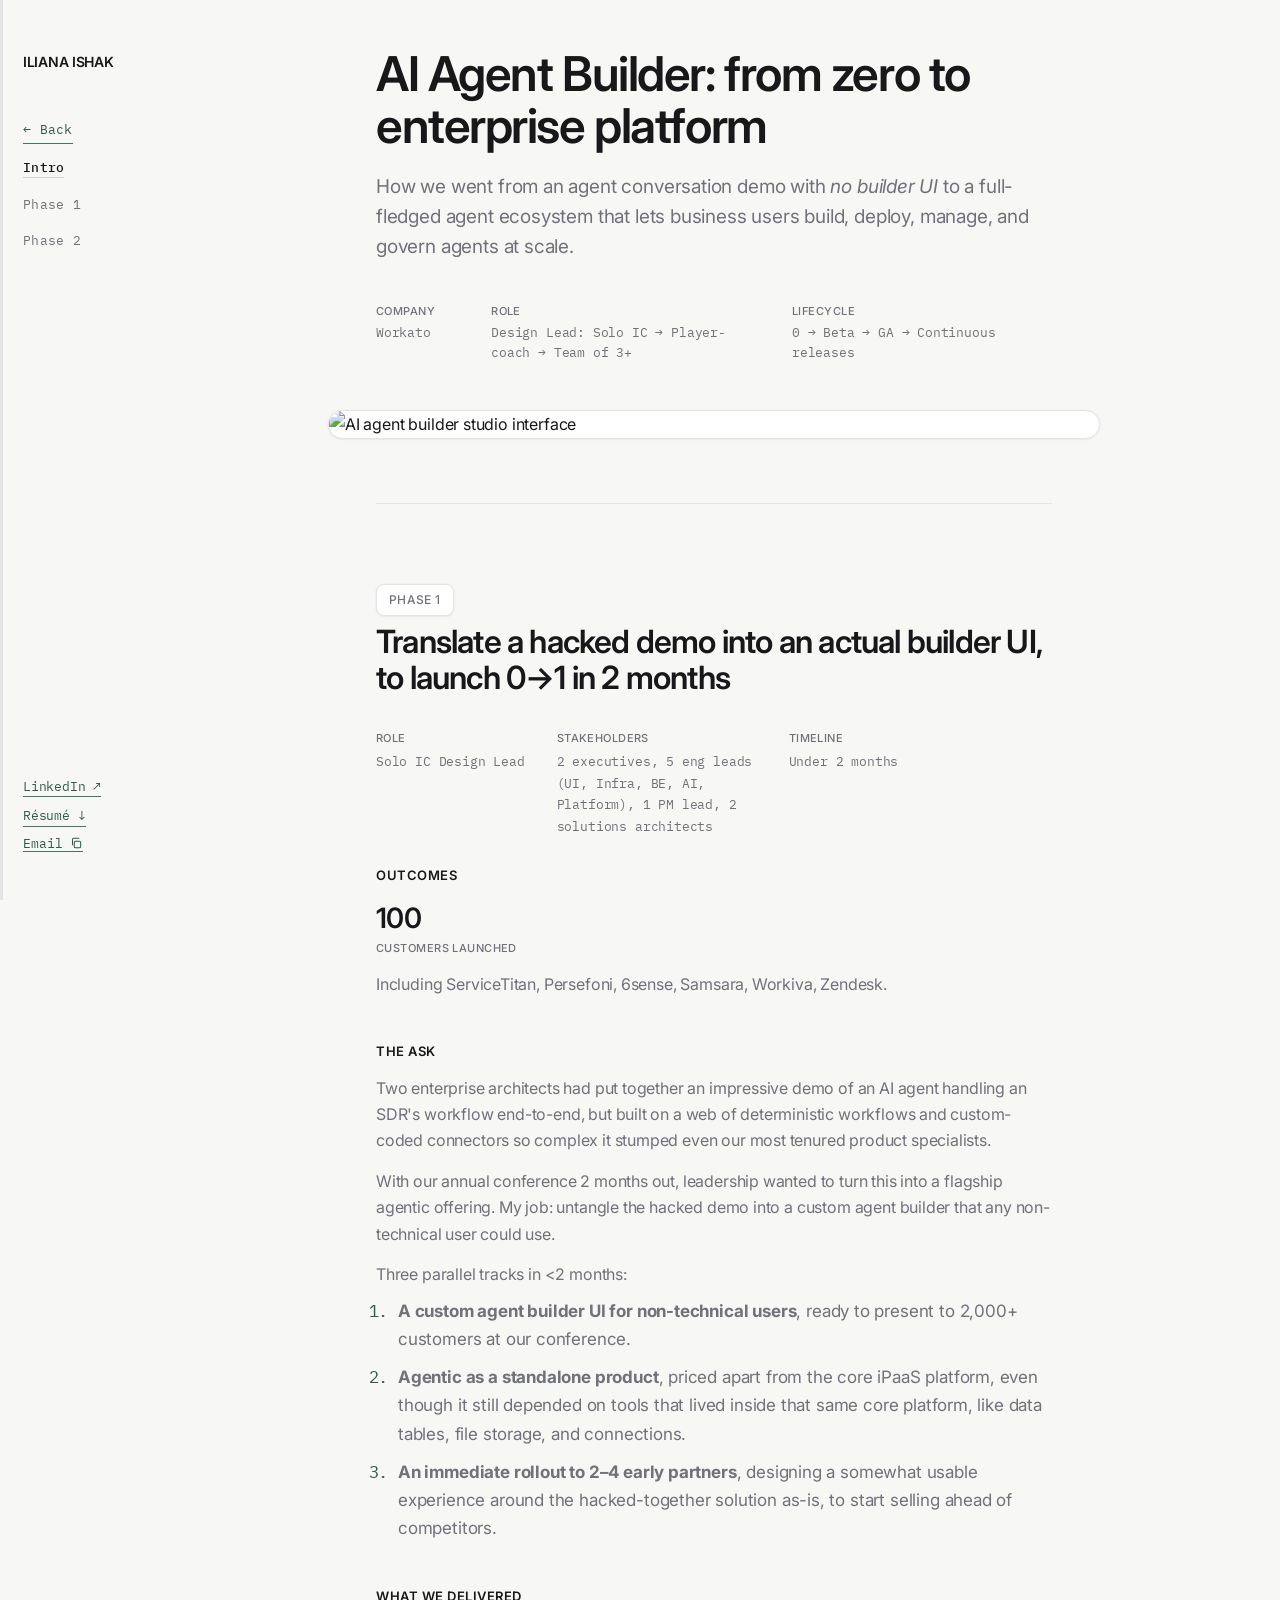
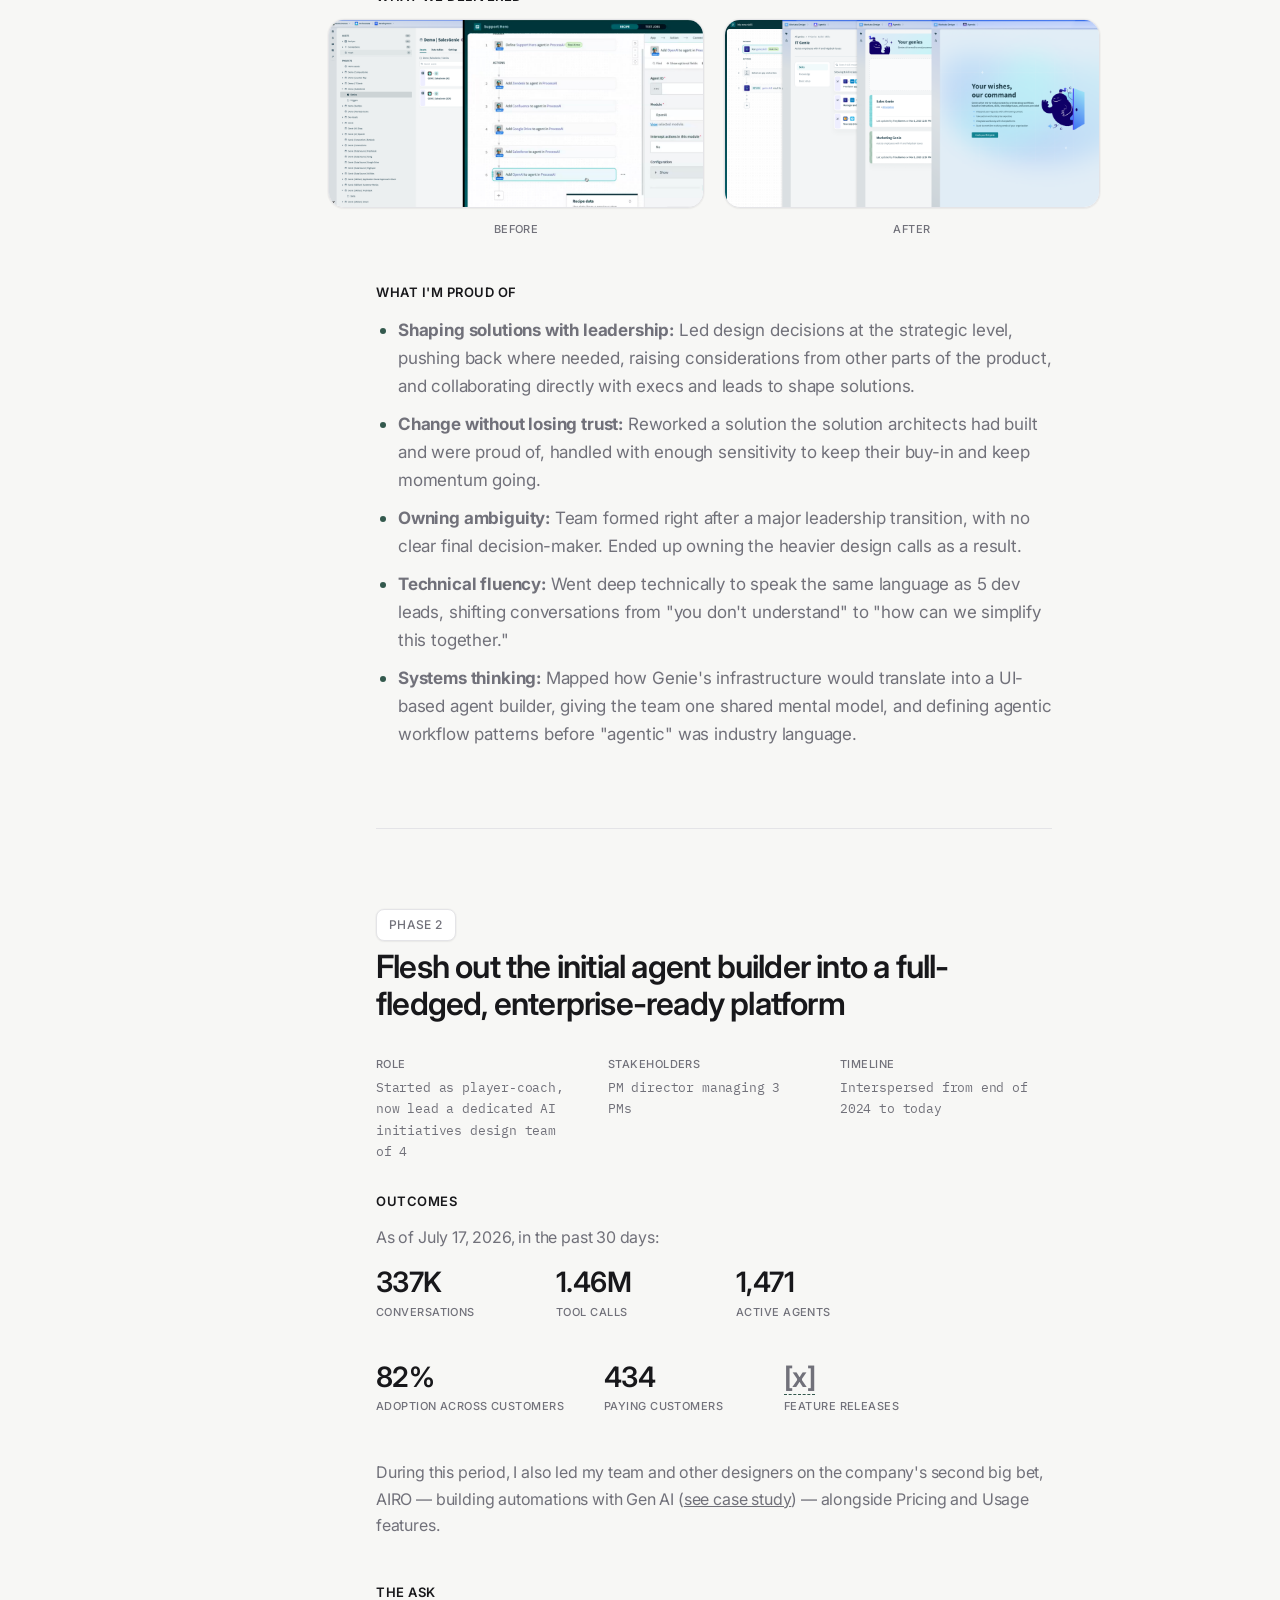
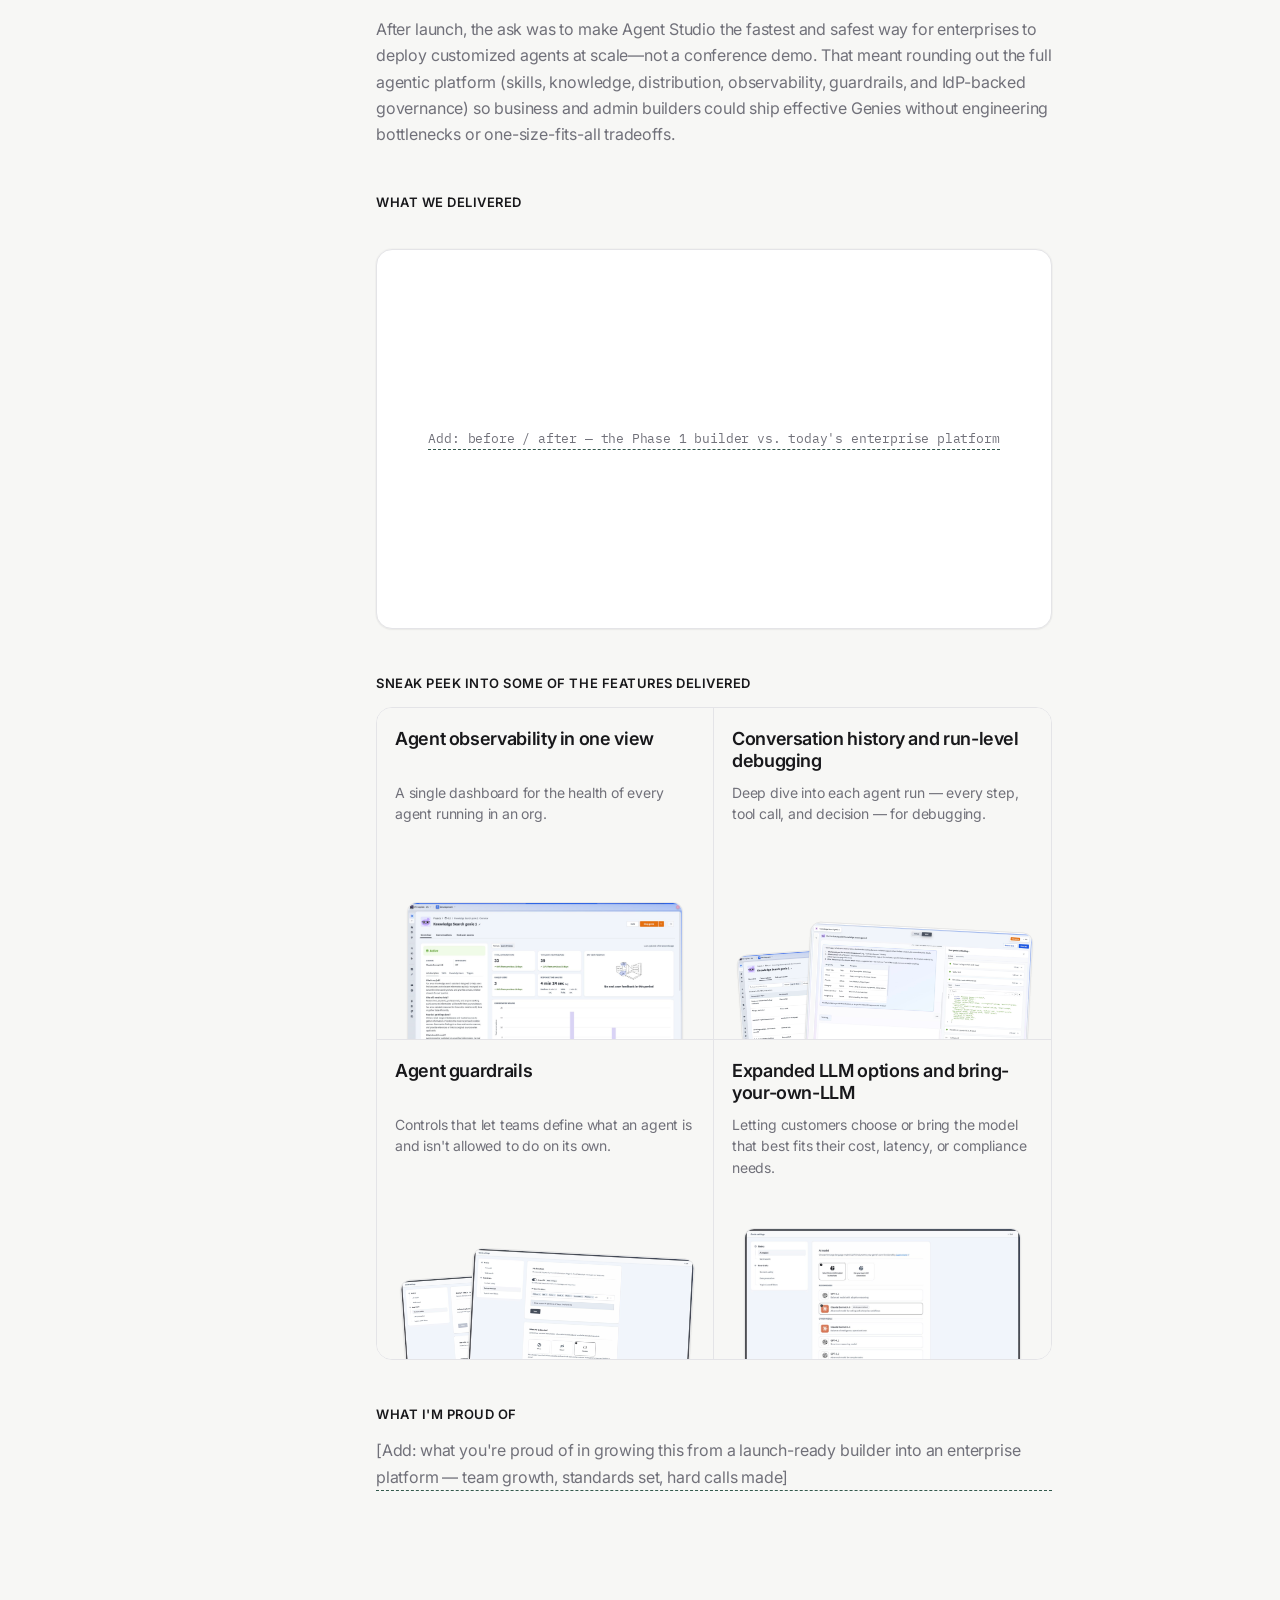
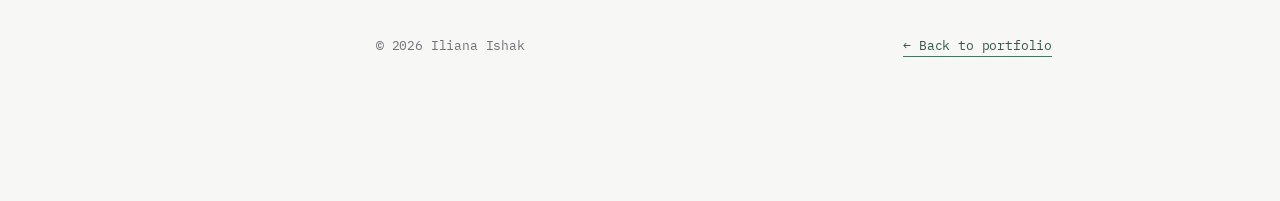
==== case-study-agent-builder.html @ f880e7ff "before home page figma to code" ====
<!DOCTYPE html>
<html lang="en">
<head>
<meta charset="UTF-8">
<meta name="viewport" content="width=device-width, initial-scale=1.0">
<title>AI Agent Builder — Case Study — Iliana Ishak</title>
<link rel="preconnect" href="https://fonts.googleapis.com">
<link rel="preconnect" href="https://fonts.gstatic.com" crossorigin>
<link href="https://fonts.googleapis.com/css2?family=Inter:wght@400;500;600;700&family=IBM+Plex+Mono:wght@400;500&display=swap" rel="stylesheet">
<link href="lightbox.css" rel="stylesheet">
<style>
  :root{
    --paper:#F7F7F5;
    --paper-2:#EFEFED;
    --surface:#FFFFFF;
    --ink:#18181B;
    --ink-soft:#71717A;
    --line:#E4E4E7;
    --line-strong:#D4D4D8;
    --accent:#33594D;
    --accent-soft:#4C7266;
    --teal:var(--accent);
    --teal-soft:var(--accent-soft);
    --mono: 'IBM Plex Mono', monospace;
    --display: 'Inter', system-ui, sans-serif;
    --body: 'Inter', system-ui, sans-serif;
    --radius: 12px;
    --frame-radius: 16px;
    --card-hover:#F2F0EB;
    --shadow-frame: 0 1px 2px rgba(24,24,27,.04), 0 0 0 1px rgba(24,24,27,.02);
    --nav-w: 148px;
    --content-bleed: 48px;
  }
  *{box-sizing:border-box; margin:0; padding:0;}
  html{scroll-behavior:smooth;}
  body{
    background:var(--paper);
    color:var(--ink);
    font-family:var(--body);
    font-size:16px;
    line-height:1.65;
    letter-spacing:-0.011em;
    -webkit-font-smoothing:antialiased;
  }
  a{color:inherit;}
  ::selection{background:rgba(51,89,77,.18); color:var(--ink);}

  a:focus-visible, button:focus-visible{
    outline:2px solid var(--teal);
    outline-offset:3px;
  }

  .placeholder{
    border-bottom:1px dashed var(--accent);
    color:var(--ink-soft);
    cursor:help;
  }

  /* ---------- Scroll rail (matches index.html) ---------- */
  .rail{ position:fixed; top:0; bottom:0; left:0; width:3px; background:var(--line); z-index:5; }
  .rail-fill{ position:absolute; top:0; left:0; width:100%; height:0%; background:var(--teal); transition:height .1s linear; }
  @media (max-width:900px){ .rail{display:none;} }

  .side-nav{
    position:fixed;
    top:0; left:3px; bottom:0;
    width:var(--nav-w);
    padding:48px 20px;
    display:flex; flex-direction:column;
    justify-content:space-between;
    z-index:4;
  }
  .side-nav .nav-name{
    font-family:var(--display); font-weight:600; font-size:14px;
    letter-spacing:-0.02em; text-decoration:none; color:var(--ink);
    line-height:1.3;
  }
  .side-nav .nav-name:hover{ color:var(--teal); }
  .side-nav .nav-links{ margin-top:42px; display:flex; flex-direction:column; gap:10px; }
  .side-nav .nav-links a{
    font-family:var(--mono); font-size:12.5px; text-decoration:none;
    letter-spacing:.02em;
    color:var(--ink-soft);
    padding:3px 0;
    transition:color .15s ease, opacity .15s ease;
  }
  .side-nav .nav-links a:hover{ color:var(--ink); }
  .side-nav .nav-links a.nav-link--back{
    color:var(--teal);
    border-bottom:1px solid var(--teal-soft);
    width:fit-content;
  }
  .side-nav .nav-links a.nav-link--back:hover{ color:var(--ink); border-color:var(--ink); }
  .side-nav .nav-links a.active{
    color:var(--ink);
    font-weight:500;
    text-decoration:underline;
    text-decoration-color:var(--line-strong);
    text-underline-offset:5px;
    text-decoration-thickness:1px;
  }
  .side-nav .nav-links a.nav-link--back.active{
    text-decoration:none;
    font-weight:500;
    border-color:var(--ink);
    color:var(--ink);
  }
  .side-nav .nav-external{ display:flex; flex-direction:column; gap:8px; }
  .side-nav .nav-external a{
    font-family:var(--mono); font-size:12.5px; text-decoration:none;
    color:var(--teal); border-bottom:1px solid var(--teal-soft); width:fit-content;
  }
  .side-nav .nav-external a:hover{ color:var(--ink); border-color:var(--ink); }
  .side-nav .nav-copy-email{
    font-family:var(--mono); font-size:12.5px;
    color:var(--teal); background:none; border:none; padding:0;
    border-bottom:1px solid var(--teal-soft);
    cursor:pointer; width:fit-content;
    display:inline-flex; align-items:center; gap:6px;
  }
  .side-nav .nav-copy-email:hover{ color:var(--ink); border-color:var(--ink); }
  .side-nav .nav-copy-email .copy-icon{
    width:14px; height:14px; flex-shrink:0;
    transition:transform .2s ease;
    stroke:currentColor;
  }
  .side-nav .nav-copy-email:hover .copy-icon{ transform:scale(1.12); }
  .side-nav .nav-copy-email.copied{ border-color:var(--teal); }
  @media (max-width:900px){ .side-nav{display:none;} }

  .mobile-nav{ display:none; }
  .mobile-menu{ display:none; }
  @media (max-width:900px){
    .mobile-nav{
      display:flex; position:fixed; top:0; left:0; right:0; height:56px; z-index:10;
      background:var(--paper); border-bottom:1px solid var(--line);
      align-items:center; justify-content:space-between; padding:0 20px;
    }
    .mobile-nav .m-name{
      font-family:var(--display); font-weight:700; font-size:13px;
      letter-spacing:.04em; text-decoration:none; color:var(--ink);
    }
    .mobile-nav .m-toggle{
      background:none; border:1px solid var(--line); font-family:var(--mono);
      font-size:12px; padding:6px 12px; cursor:pointer;
    }
    .mobile-menu{
      display:none; position:fixed; top:56px; left:0; right:0; bottom:0; z-index:9;
      background:var(--paper); padding:32px 24px; flex-direction:column; gap:16px; overflow-y:auto;
    }
    .mobile-menu.open{ display:flex; }
    .mobile-menu a{
      font-family:var(--mono); font-size:16px; text-decoration:none; color:var(--ink);
      border-bottom:1px solid var(--line); padding-bottom:12px;
    }
    .mobile-menu a.ext{ color:var(--teal); }
    .mobile-menu .mobile-copy-email{
      font-family:var(--mono); font-size:16px; text-align:left;
      color:var(--teal); background:none; border:none;
      border-bottom:1px solid var(--line); padding-bottom:12px; cursor:pointer;
      display:flex; align-items:center;
    }
    body{ padding-top:56px; }
    section{ scroll-margin-top:70px; }
  }

  .wrap{
    max-width:920px;
    margin:0 auto;
    padding:0 48px 96px calc(var(--nav-w) + 48px);
    position:relative;
  }
  @media (max-width:900px){
    .wrap{padding:0 24px 64px;}
  }

  section{
    position:relative;
    padding:80px 0;
    border-bottom:1px solid var(--line);
  }
  section:last-of-type{border-bottom:none;}

  .eyebrow{
    font-family:var(--body);
    font-size:12px;
    font-weight:500;
    letter-spacing:.04em;
    text-transform:uppercase;
    color:var(--ink-soft);
    margin-bottom:14px;
    display:block;
  }

  h1,h2,h3{
    font-family:var(--display);
    font-weight:600;
    letter-spacing:-0.025em;
    color:var(--ink);
  }

  /* ---------- Hero ---------- */
  .hero{
    padding-top:48px;
    padding-bottom:64px;
  }
  .hero .cs-tag{
    font-family:var(--body);
    font-size:12px;
    font-weight:500;
    letter-spacing:.03em;
    text-transform:uppercase;
    color:var(--ink-soft);
    background:var(--surface);
    padding:5px 12px;
    border-radius:8px;
    border:1px solid var(--line);
    box-shadow:var(--shadow-frame);
  }
  .hero h1{
    font-size:clamp(34px, 5vw, 48px);
    font-weight:600;
    line-height:1.08;
    max-width:22ch;
    margin-top:0;
    letter-spacing:-0.03em;
  }
  .hero .cs-sub{
    font-family:var(--body);
    font-style:normal;
    font-size:clamp(17px,2.2vw,19px);
    color:var(--ink-soft);
    margin-top:20px;
    max-width:56ch;
    line-height:1.6;
  }
  .hero-meta{
    margin-top:40px;
    width:100%;
    max-width:100%;
    display:flex;
    flex-wrap:nowrap;
    align-items:flex-start;
    gap:40px 56px;
    font-family:var(--mono);
    font-size:13px;
    line-height:1.5;
    color:var(--ink-soft);
  }
  .hero-meta div{
    flex:0 1 auto;
    max-width:none;
  }
  .hero-meta div:nth-child(2){ max-width:22em; }
  .hero-meta div:nth-child(3){
    margin-left:auto;
    flex-shrink:0;
    max-width:20em;
  }
  .hero-meta .k{ text-transform:uppercase; letter-spacing:.04em; color:var(--ink-soft); display:block; margin-bottom:4px; font-size:11px; font-weight:500; font-family:var(--body);}
  @media (max-width:720px){
    .hero-meta{ flex-wrap:wrap; }
    .hero-meta div:nth-child(3){ margin-left:0; }
  }

  .hero-figure{
    margin-top:48px;
    width:calc(100% + var(--content-bleed) * 2);
    max-width:min(calc(100vw - 80px), 1040px);
    margin-left:calc(var(--content-bleed) * -1);
    border:1px solid var(--line);
    border-radius:var(--frame-radius);
    overflow:hidden;
    background:var(--surface);
    box-shadow:var(--shadow-frame);
  }
  .hero-figure img{ width:100%; display:block; }
  @media (max-width:900px){
    .hero-figure{ width:100%; max-width:none; margin-left:0; }
  }

  /* ---------- Phase blocks ---------- */
  .phase-header{ display:flex; align-items:baseline; gap:16px; flex-wrap:wrap; margin-bottom:8px;}
  .phase-tag{
    font-family:var(--body);
    font-size:12px;
    font-weight:500;
    letter-spacing:.03em;
    text-transform:uppercase;
    color:var(--ink-soft);
    background:var(--surface);
    padding:5px 12px;
    border-radius:8px;
    border:1px solid var(--line);
    box-shadow:var(--shadow-frame);
  }
  h2.phase-title{ font-size:clamp(24px,3.6vw,32px); font-weight:600; margin-top:6px; line-height:1.15; letter-spacing:-0.025em; }

  .meta-row{
    margin-top:32px;
    display:flex;
    gap:32px;
    flex-wrap:wrap;
    font-family:var(--mono);
    font-size:13px;
    color:var(--ink-soft);
  }
  .meta-row > div{ max-width:200px; }
  .meta-row .k{
    text-transform:uppercase;
    letter-spacing:.04em;
    color:var(--ink-soft);
    display:block;
    margin-bottom:4px;
    font-size:11px;
    font-weight:500;
    font-family:var(--body);
  }
  .meta-row .v{ font-family:inherit; font-size:inherit; color:inherit; line-height:1.5; }

  .phase-outcomes{ margin-top:28px; }
  .phase-outcomes h3{
    font-family:var(--body); font-size:13px; font-weight:600; text-transform:uppercase; letter-spacing:.04em;
    color:var(--ink); margin-bottom:12px;
  }
  .phase-outcomes > p{ color:var(--ink-soft); font-size:16px; line-height:1.65; }
  .phase-outcomes .stat-row{ margin-top:16px; }
  .phase-outcomes-note{ margin-top:14px; color:var(--ink-soft); font-size:16px; line-height:1.65; }

  .cs-block{ margin-top:44px; }
  .cs-block h3{
    font-family:var(--body); font-size:13px; font-weight:600; text-transform:uppercase; letter-spacing:.04em;
    color:var(--ink); margin-bottom:12px;
  }
  .cs-block p{ max-width:none; color:var(--ink-soft); font-size:16px; line-height:1.65; }
  .cs-block p + p{ margin-top:14px; }
  .cs-block ol, .cs-block ul{ max-width:none; color:var(--ink-soft); font-size:17px; margin-top:10px; padding-left:22px; }
  .cs-block li + li{ margin-top:10px; }
  .cs-block li::marker{ color:var(--teal); font-family:var(--mono); }

  .stat-row{
    display:flex; gap:40px; flex-wrap:wrap; margin-top:36px;
  }
  .stat{ min-width:140px; }
  .stat .num{ font-family:var(--display); font-size:28px; font-weight:600; letter-spacing:-0.02em; color:var(--ink); line-height:1.15;}
  .stat .lbl{ font-family:var(--body); font-size:11px; font-weight:500; color:var(--ink-soft); margin-top:4px; text-transform:uppercase; letter-spacing:.04em;}

  .figure{
    margin-top:36px;
    border:1px solid var(--line);
    border-radius:var(--frame-radius);
    background:var(--surface);
    box-shadow:var(--shadow-frame);
    aspect-ratio:16/9;
    display:flex;
    align-items:center;
    justify-content:center;
    font-family:var(--mono);
    font-size:13px;
    color:var(--ink-soft);
    text-align:center;
    padding:20px;
  }

  .figure-img{
    margin-top:36px;
    border:1px solid var(--line);
    border-radius:var(--frame-radius);
    overflow:hidden;
    background:var(--surface);
    box-shadow:var(--shadow-frame);
  }
  .figure-img img{ width:100%; display:block; }
  .figure-cap{
    font-family:var(--mono);
    font-size:12px;
    color:var(--ink-soft);
    margin-top:10px;
    letter-spacing:.02em;
  }

  .compare-row{
    display:grid;
    grid-template-columns:repeat(2, minmax(0, 1fr));
    gap:20px;
    margin-top:12px;
    width:calc(100% + var(--content-bleed) * 2);
    max-width:min(calc(100vw - 80px), 1040px);
    margin-left:calc(var(--content-bleed) * -1);
  }
  .compare-item{
    display:flex;
    flex-direction:column;
    align-items:center;
  }
  .compare-item .compare-label{
    font-family:var(--body);
    font-size:11px;
    font-weight:500;
    text-transform:uppercase;
    letter-spacing:.04em;
    color:var(--ink-soft);
    margin-top:12px;
    text-align:center;
    width:100%;
  }
  .compare-item .figure-img{ margin-top:0; width:100%; }
  @media (max-width:900px){
    .compare-row{
      width:100%;
      max-width:none;
      margin-left:0;
    }
  }
  @media (max-width:720px){
    .compare-row{ grid-template-columns:1fr; }
  }

  /* ---------- Feature bento (Raindrop-style grid) ---------- */
  .cs-block--features{ margin-top:44px; }
  .cs-block--features .feature-bento{ margin-top:2px; }

  .feature-bento{
    display:grid;
    grid-template-columns:repeat(2, minmax(0, 1fr));
    border:1px solid var(--line);
    border-radius:var(--frame-radius);
    overflow:hidden;
    background:var(--surface);
  }

  .feature-cell{
    display:flex;
    flex-direction:column;
    min-height:0;
    padding:20px 18px 0;
    border-right:1px solid var(--line);
    border-bottom:1px solid var(--line);
    background:var(--paper);
    overflow:hidden;
    transition:background-color .28s ease;
  }
  .feature-bento > .feature-cell:nth-child(-n+2) h4{ min-height:2.55em; }
  .feature-bento > .feature-cell:nth-child(-n+2) .feature-sub{ min-height:4.65em; }
  .feature-bento > .feature-cell:nth-child(n+3) h4{ min-height:2.55em; }
  .feature-bento > .feature-cell:nth-child(n+3) .feature-sub{ min-height:3.1em; }
  .feature-bento > .feature-cell:nth-child(even){ border-right:none; }
  .feature-bento > .feature-cell:nth-child(n+3){ border-bottom:none; }

  .feature-cell:hover{ background:var(--card-hover); }

  .feature-cell h4{
    font-family:var(--display);
    font-weight:600;
    font-size:18px;
    letter-spacing:-0.02em;
    color:var(--ink);
    line-height:1.25;
    margin-bottom:8px;
  }
  .feature-cell .feature-sub{
    font-family:var(--body);
    font-size:14px;
    font-weight:400;
    color:var(--ink-soft);
    line-height:1.55;
    max-width:36ch;
    margin-bottom:0;
  }

  .feature-cell__media{
    position:relative;
    margin-top:12px;
    flex:1 1 auto;
    min-height:168px;
    padding:0 12px 0;
    overflow:visible;
    display:flex;
    align-items:flex-end;
    justify-content:center;
  }

  .feature-cell__media--single .figure-img{
    width:100%;
    transform:translateY(18px);
    transform-origin:bottom center;
    transition:transform .55s cubic-bezier(.22, 1, .36, 1), box-shadow .4s ease;
  }
  .feature-cell:hover .feature-cell__media--single .figure-img{
    transform:translateY(0);
  }

  .feature-cell__media--stack{
    align-items:flex-end;
    justify-content:stretch;
    min-height:180px;
  }
  .feature-cell__media--stack .figure-img{
    position:absolute;
    bottom:0;
    margin:0;
    transition:transform .55s cubic-bezier(.22, 1, .36, 1), box-shadow .4s ease;
    transform-origin:bottom center;
  }
  .feature-cell__media--stack .figure-img--back{
    left:4%;
    z-index:1;
    width:68%;
    transform:translateY(24px) rotate(-4deg);
  }
  .feature-cell__media--stack .figure-img--front{
    right:2%;
    z-index:2;
    width:74%;
    transform:translateY(14px) rotate(3deg);
  }
  .feature-cell:hover .feature-cell__media--stack .figure-img--back{
    transform:translateY(0) rotate(-5deg) translateX(-4px);
    box-shadow:
      0 18px 44px rgba(24,24,27,.11),
      0 6px 16px rgba(24,24,27,.07);
  }
  .feature-cell:hover .feature-cell__media--stack .figure-img--front{
    transform:translateY(0) rotate(4deg) translateX(4px);
    box-shadow:
      0 20px 48px rgba(24,24,27,.13),
      0 8px 18px rgba(24,24,27,.08);
  }

  .feature-cell__media .figure-img{
    margin-top:0;
    border:1px solid rgba(24,24,27,.1);
    border-radius:10px;
    overflow:hidden;
    background:var(--surface);
    box-shadow:0 1px 2px rgba(24,24,27,.05);
  }
  .feature-cell:hover .feature-cell__media--single .figure-img{
    box-shadow:
      0 18px 44px rgba(24,24,27,.11),
      0 6px 16px rgba(24,24,27,.07);
  }
  .feature-cell__media img{
    width:100%;
    height:auto;
    display:block;
  }

  .feature-cell__media--stack.is-expandable,
  .feature-cell__media--stack .figure-img.is-expandable{
    cursor:zoom-in;
  }

  @media (max-width:680px){
    .feature-bento{ grid-template-columns:1fr; }
    .feature-bento > .feature-cell{
      border-right:none;
      border-bottom:1px solid var(--line);
      padding-bottom:0;
    }
    .feature-bento > .feature-cell h4,
    .feature-bento > .feature-cell .feature-sub{ min-height:0; }
    .feature-bento > .feature-cell:last-child{ border-bottom:none; }
  }

  @media (prefers-reduced-motion: reduce){
    .feature-cell__media--single .figure-img,
    .feature-cell__media--stack .figure-img{ transition:none; }
    .feature-cell:hover .feature-cell__media--single .figure-img{
      transform:translateY(18px);
      box-shadow:0 1px 2px rgba(24,24,27,.05);
    }
    .feature-cell:hover .feature-cell__media--stack .figure-img--back{
      transform:translateY(24px) rotate(-4deg);
      box-shadow:0 1px 2px rgba(24,24,27,.05);
    }
    .feature-cell:hover .feature-cell__media--stack .figure-img--front{
      transform:translateY(14px) rotate(3deg);
      box-shadow:0 1px 2px rgba(24,24,27,.05);
    }
  }

  /* ---------- About / footer ---------- */
  footer{
    padding:64px 0 48px;
    font-family:var(--mono); font-size:13px; color:var(--ink-soft);
    display:flex; justify-content:space-between; flex-wrap:wrap; gap:16px;
  }
  footer a{ color:var(--teal); text-decoration:none; border-bottom:1px solid var(--teal-soft); }
  footer a:hover{ color:var(--ink); border-color:var(--ink); }

  @media (prefers-reduced-motion: reduce){
    html{ scroll-behavior:auto; }
    .rail-fill{ transition:none; }
  }
</style>
</head>
<body>

<div class="rail"><div class="rail-fill" id="railFill"></div></div>

<div class="mobile-nav">
  <a href="#top" class="m-name">ILIANA ISHAK</a>
  <button class="m-toggle" type="button" onclick="toggleMenu()">Menu</button>
</div>
<div class="mobile-menu" id="mobileMenu">
  <a href="index.html" onclick="closeMenu()">← Back</a>
  <a href="#top" onclick="closeMenu()">Intro</a>
  <a href="#phase-1" onclick="closeMenu()">Phase 1</a>
  <a href="#phase-2" onclick="closeMenu()">Phase 2</a>
  <a href="https://www.linkedin.com/in/ilianaishak" target="_blank" rel="noopener noreferrer" class="ext">LinkedIn ↗</a>
  <a href="REPLACE-WITH-RESUME-LINK.pdf" class="ext">Résumé ↓</a>
  <button type="button" class="mobile-copy-email ext" onclick="copyEmail(this); closeMenu();" aria-label="Copy email address">
    Email
    <svg class="copy-icon" viewBox="0 0 24 24" fill="none" stroke="currentColor" stroke-width="1.75" stroke-linecap="round" stroke-linejoin="round" aria-hidden="true" style="width:14px;height:14px;vertical-align:-2px;margin-left:6px;">
      <rect x="9" y="9" width="11" height="11" rx="2"/>
      <path d="M6 15V6a2 2 0 0 1 2-2h9"/>
    </svg>
  </button>
</div>

<nav class="side-nav" aria-label="Case study">
  <div>
    <a href="index.html" class="nav-name">ILIANA ISHAK</a>
    <div class="nav-links">
      <a href="index.html" class="nav-link--back">← Back</a>
      <a href="#top" class="nav-link">Intro</a>
      <a href="#phase-1" class="nav-link">Phase 1</a>
      <a href="#phase-2" class="nav-link">Phase 2</a>
    </div>
  </div>
  <div class="nav-external">
    <a href="https://www.linkedin.com/in/ilianaishak" target="_blank" rel="noopener noreferrer">LinkedIn ↗</a>
    <a href="REPLACE-WITH-RESUME-LINK.pdf">Résumé ↓</a>
    <button type="button" class="nav-copy-email" onclick="copyEmail(this)" aria-label="Copy email address">
      Email
      <svg class="copy-icon" viewBox="0 0 24 24" fill="none" stroke="currentColor" stroke-width="1.75" stroke-linecap="round" stroke-linejoin="round" aria-hidden="true">
        <rect x="9" y="9" width="11" height="11" rx="2"/>
        <path d="M6 15V6a2 2 0 0 1 2-2h9"/>
      </svg>
    </button>
  </div>
</nav>

<div class="wrap">

  <!-- HERO -->
  <section class="hero" id="top">
    <h1>AI Agent Builder: from zero to enterprise platform</h1>
    <p class="cs-sub">How we went from an agent conversation demo with <em>no builder UI</em> to a full-fledged agent ecosystem that lets business users build, deploy, manage, and govern agents at scale.</p>

    <div class="hero-meta">
      <div><span class="k">Company</span>Workato</div>
      <div><span class="k">Role</span>Design Lead: Solo IC → Player-coach → Team of 3+</div>
      <div><span class="k">Lifecycle</span>0 → Beta → GA → Continuous releases</div>
    </div>

    <div class="hero-figure">
      <img src="images/hero-agent-studio.png" alt="AI agent builder studio interface">
    </div>
  </section>

  <!-- PHASE 1 -->
  <section id="phase-1">
    <div class="phase-header">
      <span class="phase-tag">Phase 1</span>
    </div>
    <h2 class="phase-title">Translate a hacked demo into an actual builder UI, to launch 0→1 in 2 months</h2>

    <div class="meta-row">
      <div><span class="k">Role</span><span class="v">Solo IC Design Lead</span></div>
      <div><span class="k">Stakeholders</span><span class="v">2 executives, 5 eng leads (UI, Infra, BE, AI, Platform), 1 PM lead, 2 solutions architects</span></div>
      <div><span class="k">Timeline</span><span class="v">Under 2 months</span></div>
    </div>

    <div class="phase-outcomes">
      <h3>Outcomes</h3>
      <div class="stat-row">
        <div class="stat"><div class="num">100</div><div class="lbl">Customers launched</div></div>
      </div>
      <p class="phase-outcomes-note">Including ServiceTitan, Persefoni, 6sense, Samsara, Workiva, Zendesk.</p>
    </div>

    <div class="cs-block">
      <h3>The ask</h3>
      <p>Two enterprise architects had put together an impressive demo of an AI agent handling an SDR's workflow end-to-end, but built on a web of deterministic workflows and custom-coded connectors so complex it stumped even our most tenured product specialists.</p>
      <p>With our annual conference 2 months out, leadership wanted to turn this into a flagship agentic offering. My job: untangle the hacked demo into a custom agent builder that any non-technical user could use.</p>
      <p>Three parallel tracks in &lt;2 months:</p>
      <ol>
        <li><strong>A custom agent builder UI for non-technical users</strong>, ready to present to 2,000+ customers at our conference.</li>
        <li><strong>Agentic as a standalone product</strong>, priced apart from the core iPaaS platform, even though it still depended on tools that lived inside that same core platform, like data tables, file storage, and connections.</li>
        <li><strong>An immediate rollout to 2–4 early partners</strong>, designing a somewhat usable experience around the hacked-together solution as-is, to start selling ahead of competitors.</li>
      </ol>
    </div>

    <div class="cs-block">
      <h3>What we delivered</h3>
      <div class="compare-row">
        <div class="compare-item">
          <div class="figure-img">
            <img src="images/Agent Studio P1_ Before.png" alt="Agent Studio before: folder-based asset view for Genies in the legacy demo">
          </div>
          <p class="compare-label">Before</p>
        </div>
        <div class="compare-item">
          <div class="figure-img">
            <img src="images/Agent Studio P1_ After.png" alt="Agent Studio after: visual recipe builder for configuring an agent and integrations">
          </div>
          <p class="compare-label">After</p>
        </div>
      </div>
    </div>

    <div class="cs-block">
      <h3>What I'm proud of</h3>
      <ul>
        <li><strong>Shaping solutions with leadership:</strong> Led design decisions at the strategic level, pushing back where needed, raising considerations from other parts of the product, and collaborating directly with execs and leads to shape solutions.</li>
        <li><strong>Change without losing trust:</strong> Reworked a solution the solution architects had built and were proud of, handled with enough sensitivity to keep their buy-in and keep momentum going.</li>
        <li><strong>Owning ambiguity:</strong> Team formed right after a major leadership transition, with no clear final decision-maker. Ended up owning the heavier design calls as a result.</li>
        <li><strong>Technical fluency:</strong> Went deep technically to speak the same language as 5 dev leads, shifting conversations from "you don't understand" to "how can we simplify this together."</li>
        <li><strong>Systems thinking:</strong> Mapped how Genie's infrastructure would translate into a UI-based agent builder, giving the team one shared mental model, and defining agentic workflow patterns before "agentic" was industry language.</li>
      </ul>
    </div>
  </section>

  <!-- PHASE 2 -->
  <section id="phase-2">
    <div class="phase-header">
      <span class="phase-tag">Phase 2</span>
    </div>
    <h2 class="phase-title">Flesh out the initial agent builder into a full-fledged, enterprise-ready platform</h2>

    <div class="meta-row">
      <div><span class="k">Role</span><span class="v">Started as player-coach, now lead a dedicated AI initiatives design team of 4</span></div>
      <div><span class="k">Stakeholders</span><span class="v">PM director managing 3 PMs</span></div>
      <div><span class="k">Timeline</span><span class="v">Interspersed from end of 2024 to today</span></div>
    </div>

    <div class="phase-outcomes">
      <h3>Outcomes</h3>
      <p>As of July 17, 2026, in the past 30 days:</p>
      <div class="stat-row">
        <div class="stat"><div class="num">337K</div><div class="lbl">Conversations</div></div>
        <div class="stat"><div class="num">1.46M</div><div class="lbl">Tool calls</div></div>
        <div class="stat"><div class="num">1,471</div><div class="lbl">Active agents</div></div>
        <div class="stat"><div class="num">82%</div><div class="lbl">Adoption across customers</div></div>
        <div class="stat"><div class="num">434</div><div class="lbl">Paying customers</div></div>
        <div class="stat"><div class="num"><span class="placeholder" title="Add feature release count">[x]</span></div><div class="lbl">Feature releases</div></div>
      </div>
    </div>

    <div class="cs-block">
      <p>During this period, I also led my team and other designers on the company's second big bet, AIRO — building automations with Gen AI (<a href="index.html#selected-work" style="text-decoration:underline;">see case study</a>) — alongside Pricing and Usage features.</p>
    </div>

    <div class="cs-block">
      <h3>The ask</h3>
      <p>After launch, the ask was to make Agent Studio the fastest and safest way for enterprises to deploy customized agents at scale—not a conference demo. That meant rounding out the full agentic platform (skills, knowledge, distribution, observability, guardrails, and IdP-backed governance) so business and admin builders could ship effective Genies without engineering bottlenecks or one-size-fits-all tradeoffs.</p>
    </div>

    <div class="cs-block">
      <h3>What we delivered</h3>
      <div class="figure">
        <span class="placeholder" title="Add a before/after screenshot showing how the builder matured from Phase 1 to Phase 2">Add: before / after — the Phase 1 builder vs. today's enterprise platform</span>
      </div>
    </div>

    <div class="cs-block cs-block--features">
      <h3>Sneak peek into some of the features delivered</h3>
      <div class="feature-bento">

        <article class="feature-cell">
          <h4>Agent observability in one view</h4>
          <p class="feature-sub">A single dashboard for the health of every agent running in an org.</p>
          <div class="feature-cell__media feature-cell__media--single">
            <div class="figure-img"><img src="images/agent-observability.jpg" alt="Agent observability dashboard showing agent health metrics"></div>
          </div>
        </article>

        <article class="feature-cell">
          <h4>Conversation history and run-level debugging</h4>
          <p class="feature-sub">Deep dive into each agent run — every step, tool call, and decision — for debugging.</p>
          <div class="feature-cell__media feature-cell__media--stack" data-lightbox-stack aria-label="Expand conversation history screenshots">
            <div class="figure-img figure-img--back"><img src="images/conversation-history-2.jpg" alt="Agent conversation history list view"></div>
            <div class="figure-img figure-img--front"><img src="images/conversation-history-1.jpg" alt="Agent conversation history and run detail view"></div>
          </div>
        </article>

        <article class="feature-cell">
          <h4>Agent guardrails</h4>
          <p class="feature-sub">Controls that let teams define what an agent is and isn't allowed to do on its own.</p>
          <div class="feature-cell__media feature-cell__media--stack" data-lightbox-stack aria-label="Expand guardrails screenshots">
            <div class="figure-img figure-img--back"><img src="images/guardrails-1.jpg" alt="Agent guardrails — content safety settings"></div>
            <div class="figure-img figure-img--front"><img src="images/guardrails-2.jpg" alt="Agent guardrails — PII detection settings"></div>
          </div>
        </article>

        <article class="feature-cell">
          <h4>Expanded LLM options and bring-your-own-LLM</h4>
          <p class="feature-sub">Letting customers choose or bring the model that best fits their cost, latency, or compliance needs.</p>
          <div class="feature-cell__media feature-cell__media--single">
            <div class="figure-img"><img src="images/llm-options.jpg" alt="LLM selection and bring-your-own-LLM settings"></div>
          </div>
        </article>
      </div>
    </div>

    <div class="cs-block">
      <h3>What I'm proud of</h3>
      <p class="placeholder" title="Add what you're proud of for this phase">[Add: what you're proud of in growing this from a launch-ready builder into an enterprise platform — team growth, standards set, hard calls made]</p>
    </div>
  </section>

  <footer>
    <span>© 2026 Iliana Ishak</span>
    <a href="index.html#selected-work">← Back to portfolio</a>
  </footer>

</div>

<script>
  const fill = document.getElementById('railFill');
  function updateRail(){
    const h = document.documentElement;
    const scrolled = (h.scrollTop) / (h.scrollHeight - h.clientHeight) * 100;
    if(fill) fill.style.height = Math.min(100, Math.max(0, scrolled)) + '%';
  }
  document.addEventListener('scroll', updateRail, {passive:true});
  updateRail();

  const EMAIL = 'ilianaishak@gmail.com';
  function copyEmail(btn){
    navigator.clipboard.writeText(EMAIL).then(function(){
      btn.classList.add('copied');
      var label = btn.getAttribute('aria-label');
      if(btn.classList.contains('nav-copy-email')){
        btn.setAttribute('aria-label', 'Copied email');
        setTimeout(function(){ btn.classList.remove('copied'); btn.setAttribute('aria-label', label || 'Copy email address'); }, 1600);
      } else {
        var prev = btn.textContent;
        btn.textContent = 'Copied!';
        setTimeout(function(){ btn.textContent = prev; }, 1600);
      }
    });
  }

  function toggleMenu(){ document.getElementById('mobileMenu').classList.toggle('open'); }
  function closeMenu(){ document.getElementById('mobileMenu').classList.remove('open'); }

  const navLinks = document.querySelectorAll('.nav-links .nav-link');
  const sectionIds = ['#top', '#phase-1', '#phase-2'];
  const sections = sectionIds.map(function(id){ return document.querySelector(id); });
  function updateActive(){
    var idx = 0;
    sections.forEach(function(s, i){ if(s && s.getBoundingClientRect().top < 180) idx = i; });
    navLinks.forEach(function(a, i){ a.classList.toggle('active', i === idx); });
  }
  document.addEventListener('scroll', updateActive, {passive:true});
  updateActive();
</script>
<script src="lightbox.js"></script>

</body>
</html>
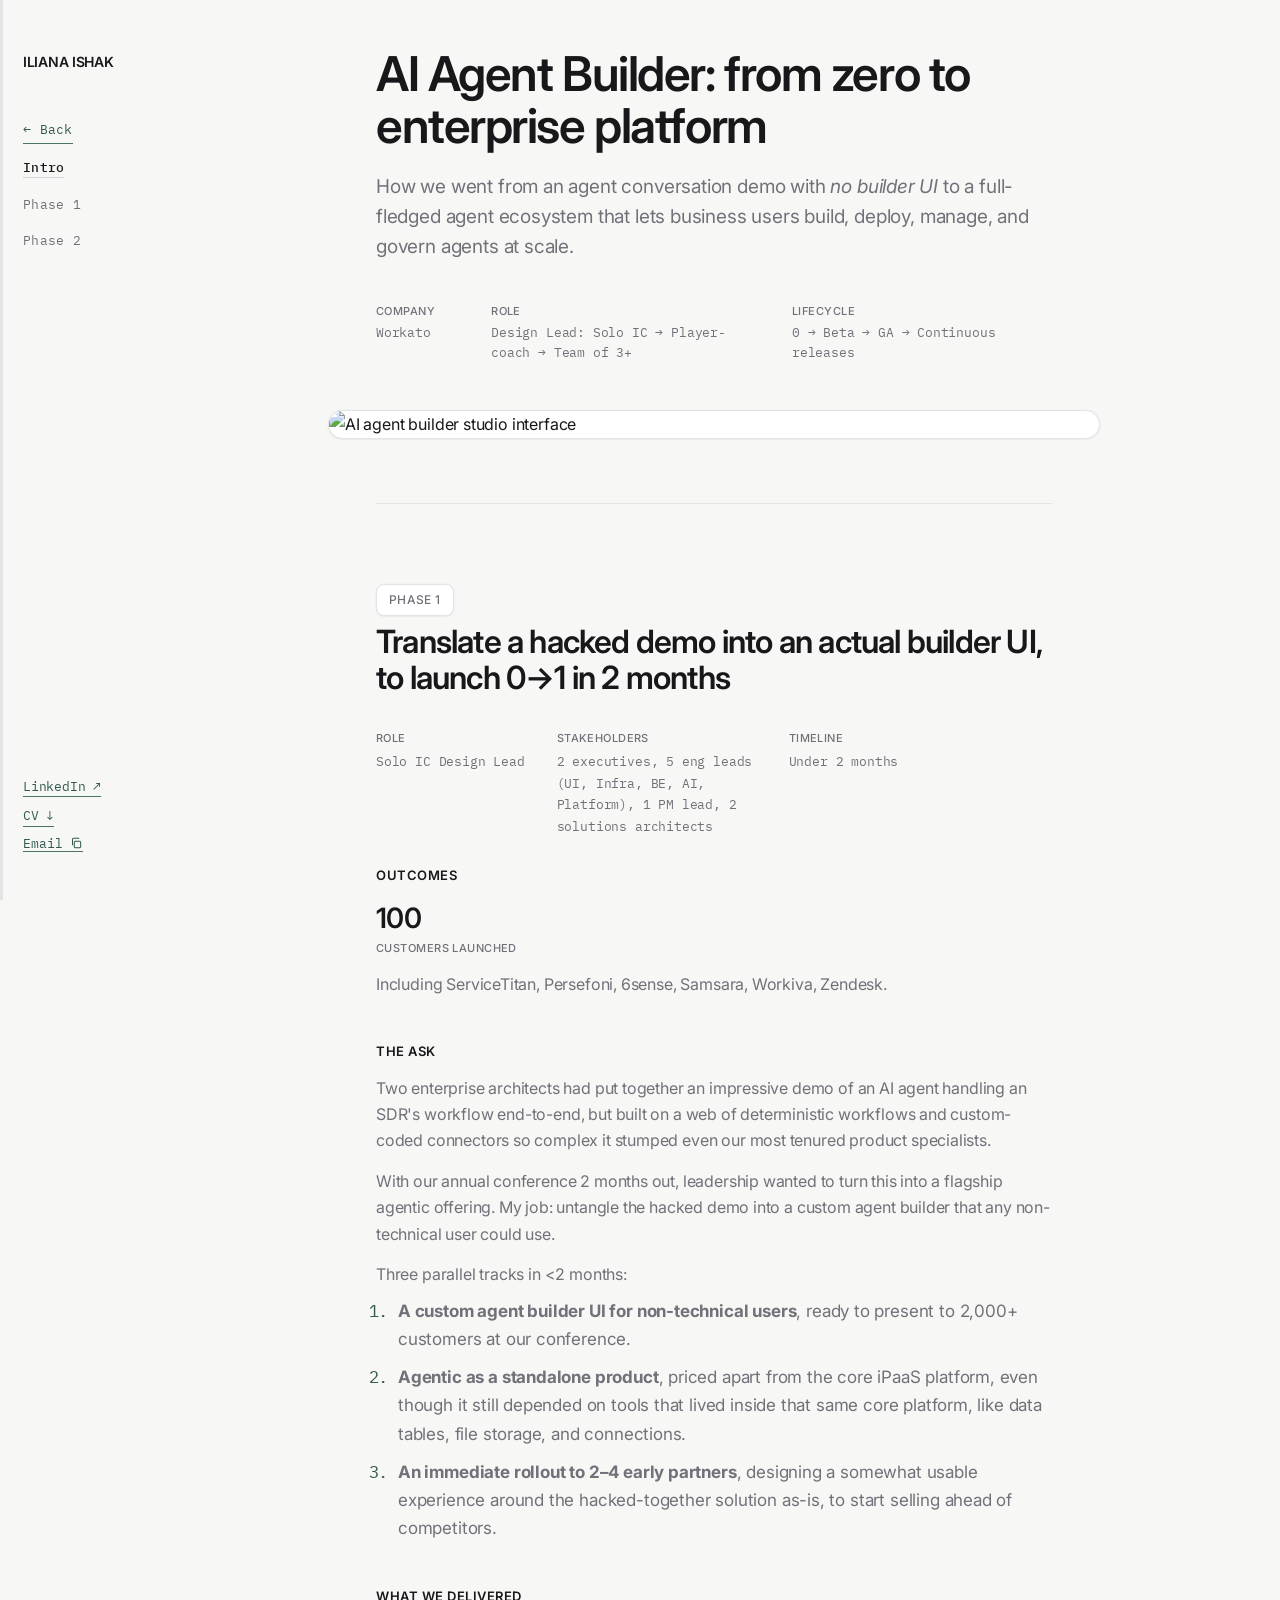
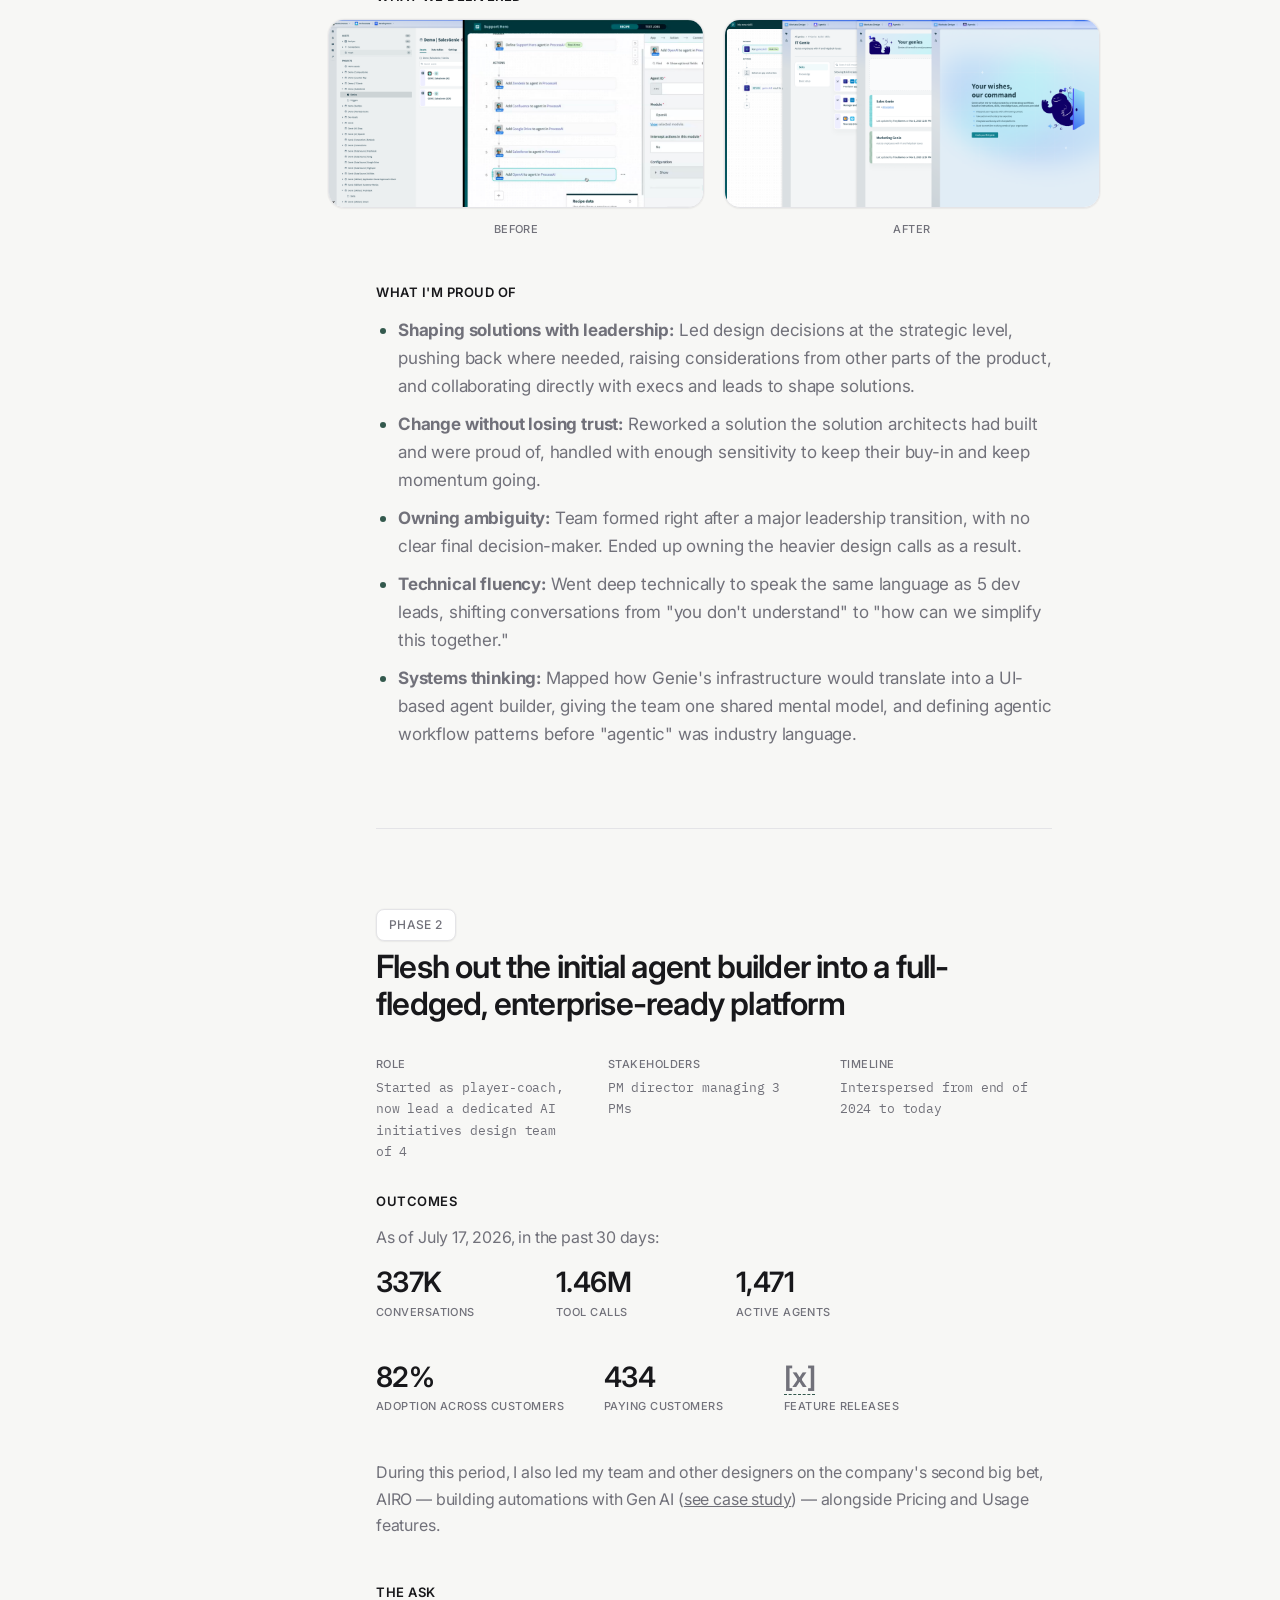
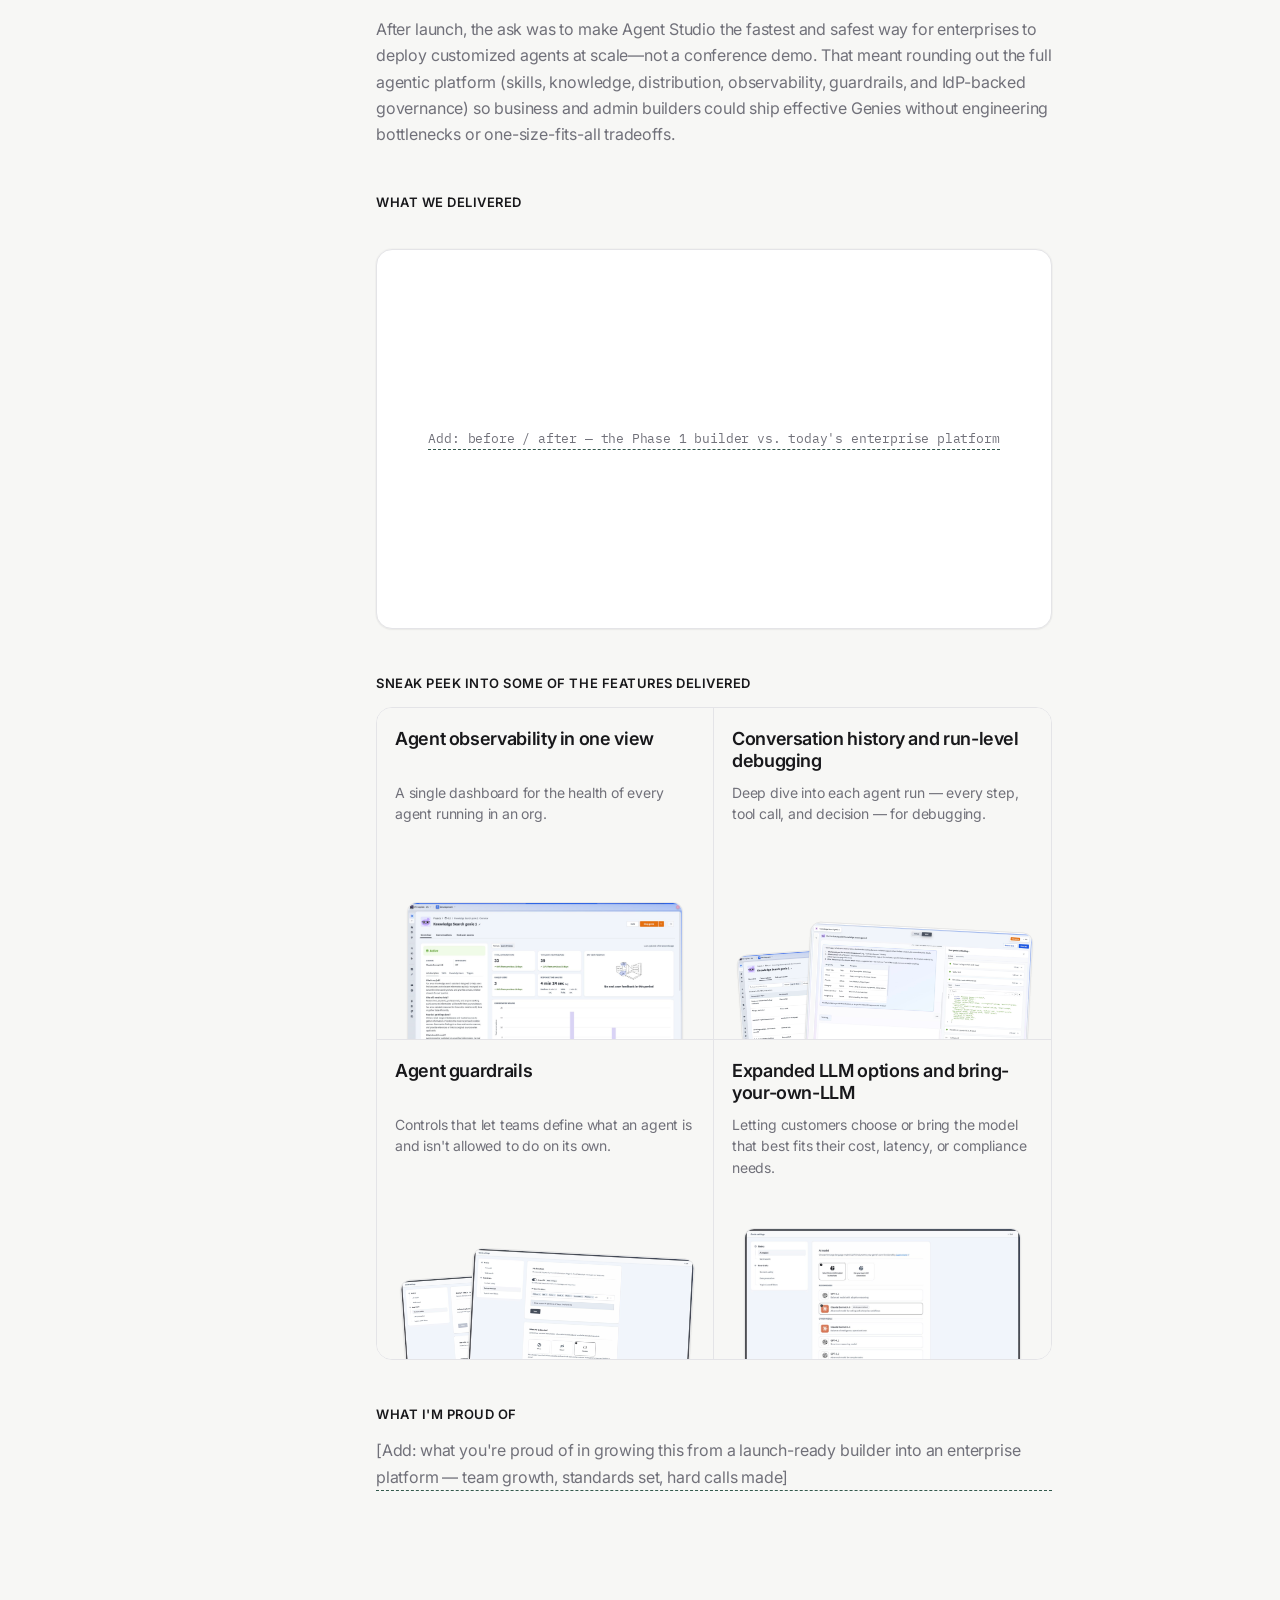
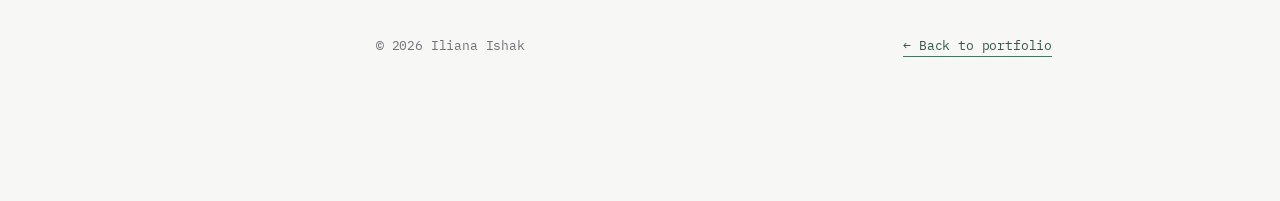
==== commit 0e32ea9d: "enough home page changes for 28 jul" ====
--- a/case-study-agent-builder.html
+++ b/case-study-agent-builder.html
@@ -609,7 +609,7 @@
   <a href="#phase-1" onclick="closeMenu()">Phase 1</a>
   <a href="#phase-2" onclick="closeMenu()">Phase 2</a>
   <a href="https://www.linkedin.com/in/ilianaishak" target="_blank" rel="noopener noreferrer" class="ext">LinkedIn ↗</a>
-  <a href="REPLACE-WITH-RESUME-LINK.pdf" class="ext">Résumé ↓</a>
+  <a href="REPLACE-WITH-CV-LINK.pdf" class="ext">CV ↓</a>
   <button type="button" class="mobile-copy-email ext" onclick="copyEmail(this); closeMenu();" aria-label="Copy email address">
     Email
     <svg class="copy-icon" viewBox="0 0 24 24" fill="none" stroke="currentColor" stroke-width="1.75" stroke-linecap="round" stroke-linejoin="round" aria-hidden="true" style="width:14px;height:14px;vertical-align:-2px;margin-left:6px;">
@@ -631,7 +631,7 @@
   </div>
   <div class="nav-external">
     <a href="https://www.linkedin.com/in/ilianaishak" target="_blank" rel="noopener noreferrer">LinkedIn ↗</a>
-    <a href="REPLACE-WITH-RESUME-LINK.pdf">Résumé ↓</a>
+    <a href="REPLACE-WITH-CV-LINK.pdf">CV ↓</a>
     <button type="button" class="nav-copy-email" onclick="copyEmail(this)" aria-label="Copy email address">
       Email
       <svg class="copy-icon" viewBox="0 0 24 24" fill="none" stroke="currentColor" stroke-width="1.75" stroke-linecap="round" stroke-linejoin="round" aria-hidden="true">
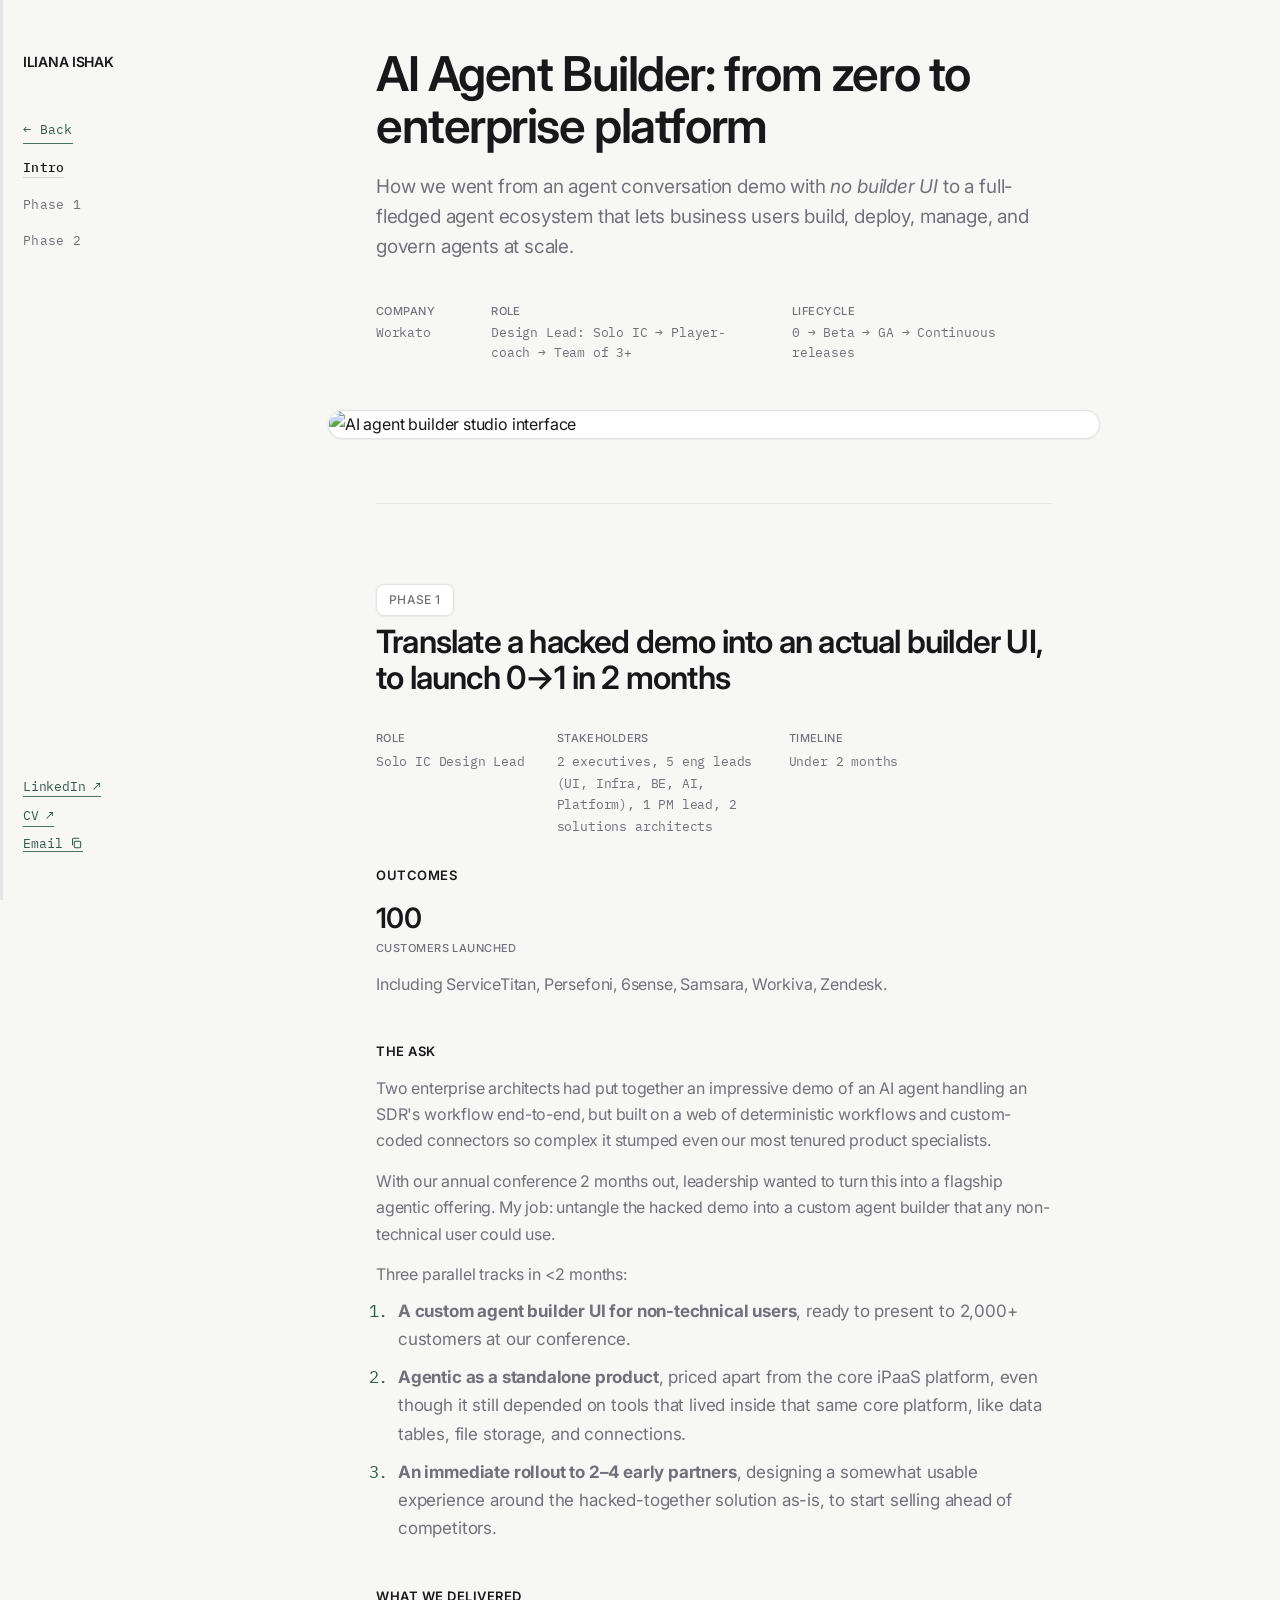
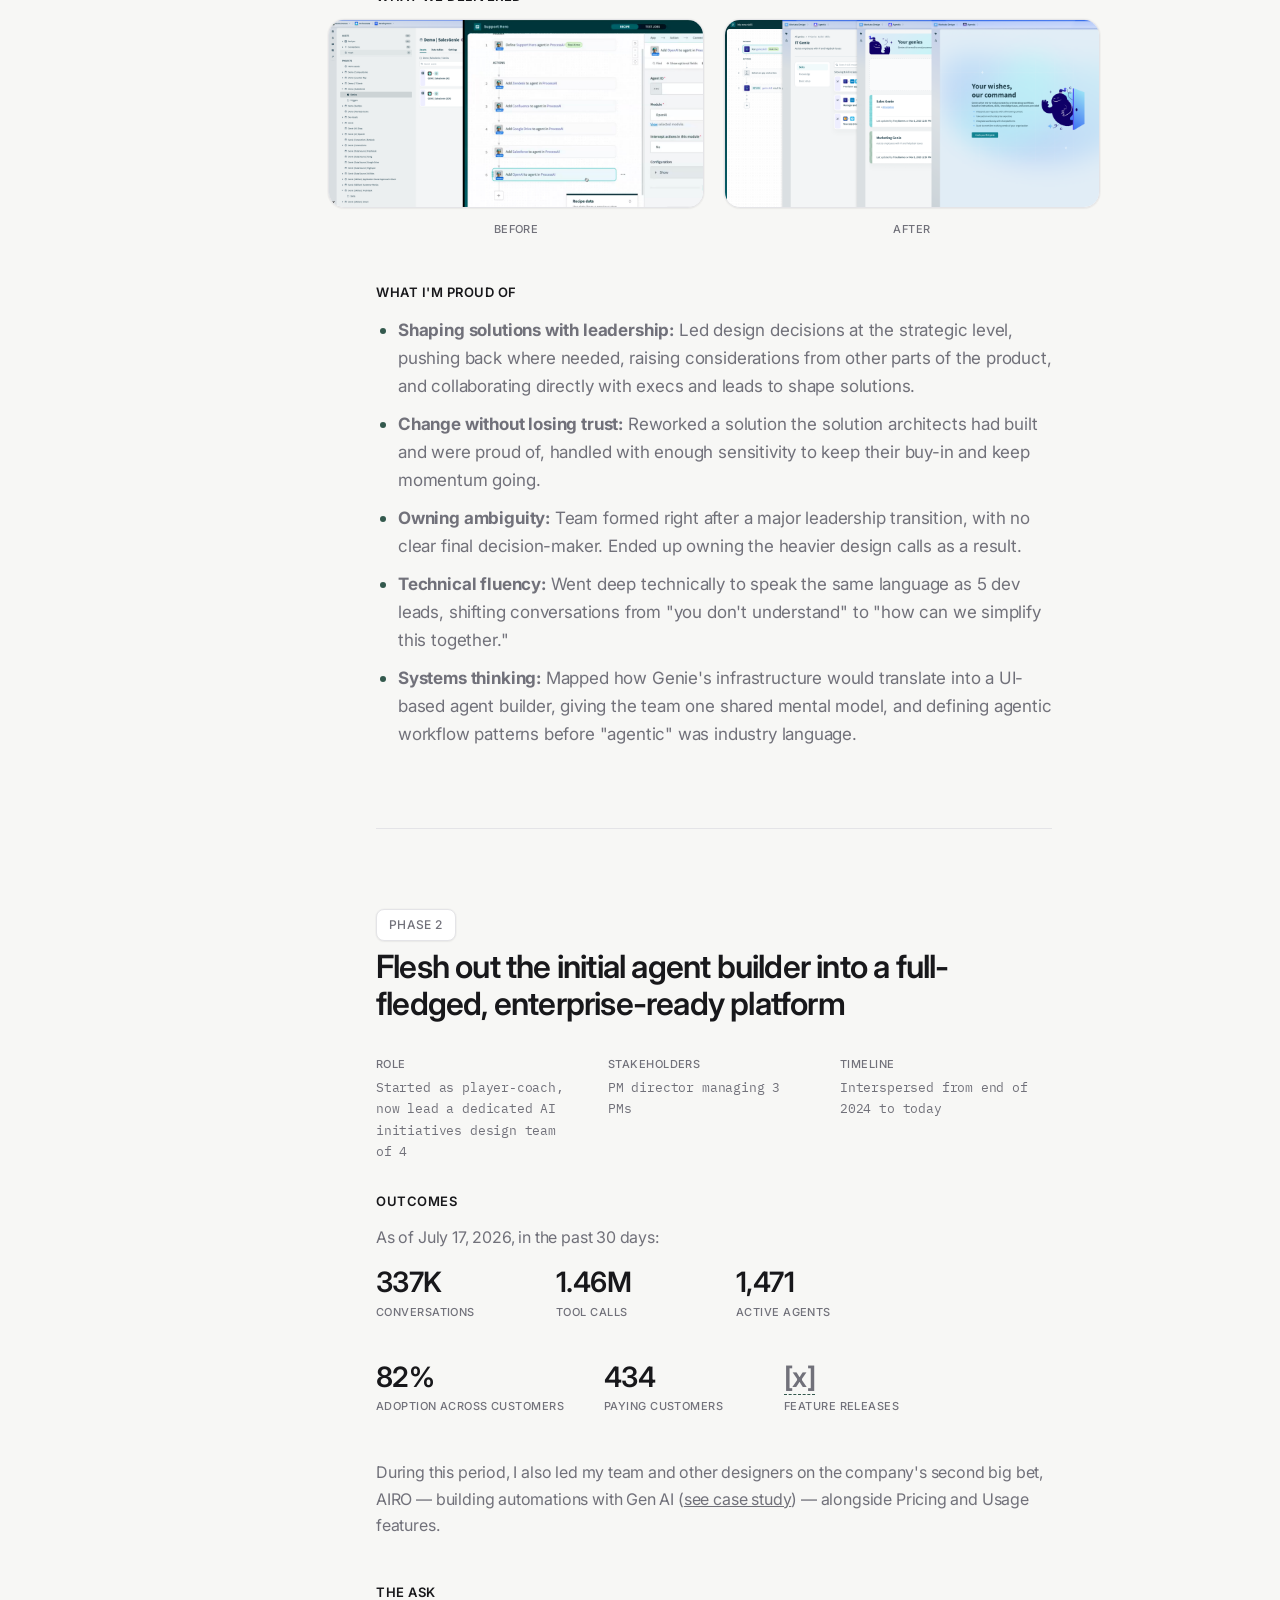
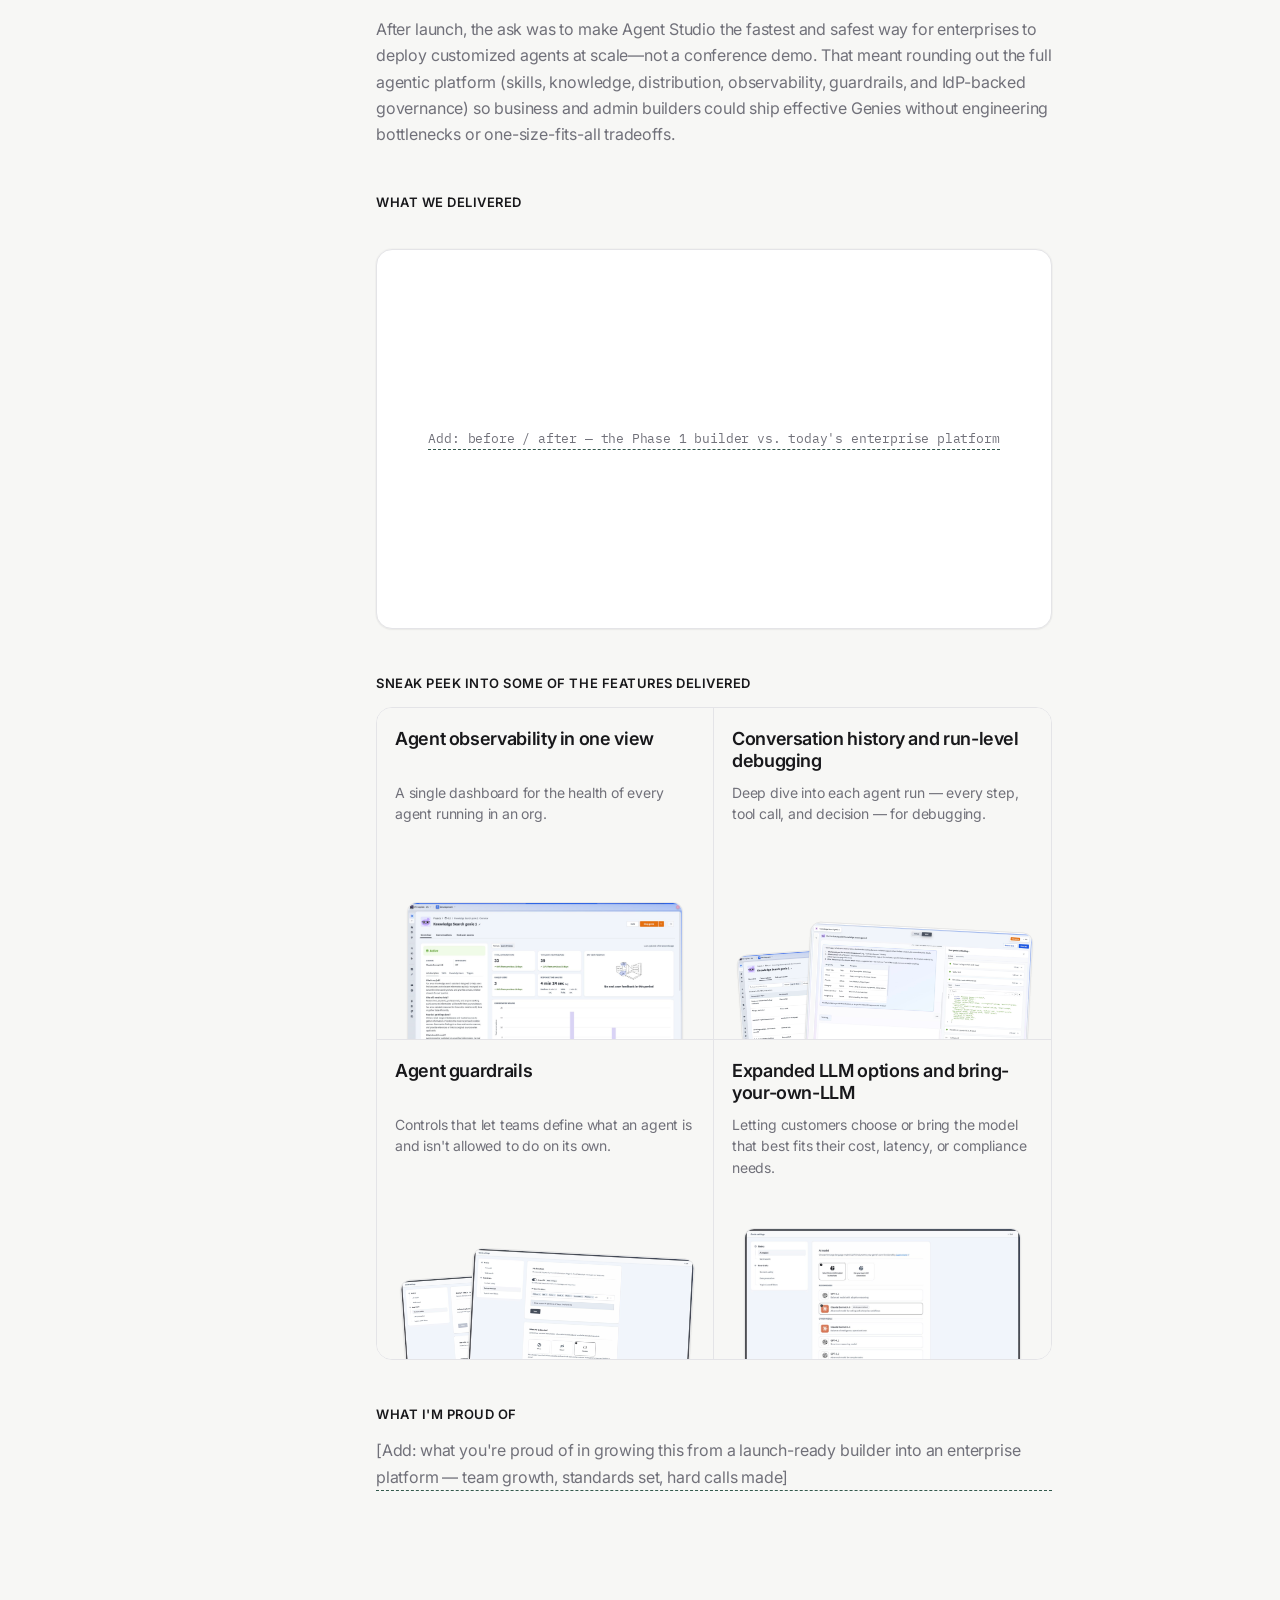
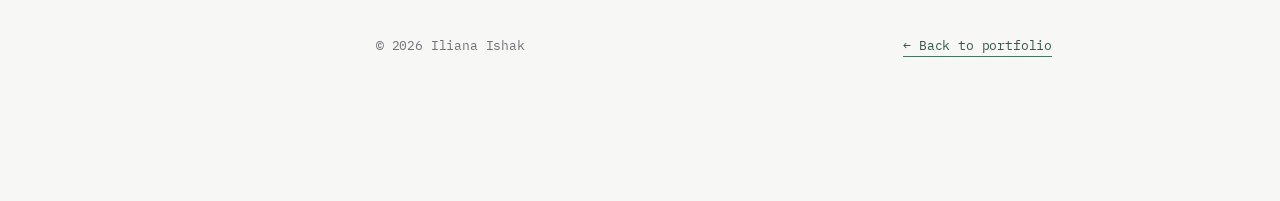
==== commit 14ebd1ff: "failed attempt to fix responsiveness" ====
--- a/case-study-agent-builder.html
+++ b/case-study-agent-builder.html
@@ -126,6 +126,38 @@
   }
   .side-nav .nav-copy-email:hover .copy-icon{ transform:scale(1.12); }
   .side-nav .nav-copy-email.copied{ border-color:var(--teal); }
+  .copy-trigger .copy-icon-slot{
+    position:relative;
+    width:14px;
+    height:14px;
+    flex-shrink:0;
+    display:inline-flex;
+  }
+  .copy-trigger .copy-icon,
+  .copy-trigger .check-icon{
+    width:14px;
+    height:14px;
+    flex-shrink:0;
+    stroke:currentColor;
+    transition:opacity .22s ease, transform .28s cubic-bezier(.34,1.4,.64,1);
+  }
+  .copy-trigger .copy-icon-slot .copy-icon,
+  .copy-trigger .copy-icon-slot .check-icon{
+    position:absolute;
+    inset:0;
+  }
+  .copy-trigger .check-icon{
+    opacity:0;
+    transform:scale(.45);
+  }
+  .copy-trigger.copied .copy-icon{
+    opacity:0;
+    transform:scale(.45);
+  }
+  .copy-trigger.copied .check-icon{
+    opacity:1;
+    transform:scale(1);
+  }
   @media (max-width:900px){ .side-nav{display:none;} }
 
   .mobile-nav{ display:none; }
@@ -609,13 +641,18 @@
   <a href="#phase-1" onclick="closeMenu()">Phase 1</a>
   <a href="#phase-2" onclick="closeMenu()">Phase 2</a>
   <a href="https://www.linkedin.com/in/ilianaishak" target="_blank" rel="noopener noreferrer" class="ext">LinkedIn ↗</a>
-  <a href="REPLACE-WITH-CV-LINK.pdf" class="ext">CV ↓</a>
-  <button type="button" class="mobile-copy-email ext" onclick="copyEmail(this); closeMenu();" aria-label="Copy email address">
-    Email
-    <svg class="copy-icon" viewBox="0 0 24 24" fill="none" stroke="currentColor" stroke-width="1.75" stroke-linecap="round" stroke-linejoin="round" aria-hidden="true" style="width:14px;height:14px;vertical-align:-2px;margin-left:6px;">
-      <rect x="9" y="9" width="11" height="11" rx="2"/>
-      <path d="M6 15V6a2 2 0 0 1 2-2h9"/>
-    </svg>
+  <a href="IlianaIshak_CV2026.pdf" class="ext cv-link" target="_blank" rel="noopener noreferrer">CV ↗</a>
+  <button type="button" class="mobile-copy-email ext copy-trigger" onclick="copyEmail(this); closeMenu();" aria-label="Copy email address">
+    <span class="copy-label">Email</span>
+    <span class="copy-icon-slot" aria-hidden="true">
+      <svg class="copy-icon" viewBox="0 0 24 24" fill="none" stroke="currentColor" stroke-width="1.75" stroke-linecap="round" stroke-linejoin="round">
+        <rect x="9" y="9" width="11" height="11" rx="2"/>
+        <path d="M6 15V6a2 2 0 0 1 2-2h9"/>
+      </svg>
+      <svg class="check-icon" viewBox="0 0 24 24" fill="none" stroke="currentColor" stroke-width="2" stroke-linecap="round" stroke-linejoin="round">
+        <path d="M20 6L9 17l-5-5"/>
+      </svg>
+    </span>
   </button>
 </div>
 
@@ -631,13 +668,18 @@
   </div>
   <div class="nav-external">
     <a href="https://www.linkedin.com/in/ilianaishak" target="_blank" rel="noopener noreferrer">LinkedIn ↗</a>
-    <a href="REPLACE-WITH-CV-LINK.pdf">CV ↓</a>
-    <button type="button" class="nav-copy-email" onclick="copyEmail(this)" aria-label="Copy email address">
-      Email
-      <svg class="copy-icon" viewBox="0 0 24 24" fill="none" stroke="currentColor" stroke-width="1.75" stroke-linecap="round" stroke-linejoin="round" aria-hidden="true">
-        <rect x="9" y="9" width="11" height="11" rx="2"/>
-        <path d="M6 15V6a2 2 0 0 1 2-2h9"/>
-      </svg>
+    <a href="IlianaIshak_CV2026.pdf" class="cv-link" target="_blank" rel="noopener noreferrer">CV ↗</a>
+    <button type="button" class="nav-copy-email copy-trigger" onclick="copyEmail(this)" aria-label="Copy email address">
+      <span class="copy-label">Email</span>
+      <span class="copy-icon-slot" aria-hidden="true">
+        <svg class="copy-icon" viewBox="0 0 24 24" fill="none" stroke="currentColor" stroke-width="1.75" stroke-linecap="round" stroke-linejoin="round">
+          <rect x="9" y="9" width="11" height="11" rx="2"/>
+          <path d="M6 15V6a2 2 0 0 1 2-2h9"/>
+        </svg>
+        <svg class="check-icon" viewBox="0 0 24 24" fill="none" stroke="currentColor" stroke-width="2" stroke-linecap="round" stroke-linejoin="round">
+          <path d="M20 6L9 17l-5-5"/>
+        </svg>
+      </span>
     </button>
   </div>
 </nav>
@@ -750,7 +792,7 @@
     </div>
 
     <div class="cs-block">
-      <p>During this period, I also led my team and other designers on the company's second big bet, AIRO — building automations with Gen AI (<a href="index.html#selected-work" style="text-decoration:underline;">see case study</a>) — alongside Pricing and Usage features.</p>
+      <p>During this period, I also led my team and other designers on the company's second big bet, AIRO — building automations with Gen AI (<a href="case-study-airo.html" style="text-decoration:underline;">see case study</a>) — alongside Pricing and Usage features.</p>
     </div>
 
     <div class="cs-block">
@@ -829,18 +871,16 @@
   updateRail();
 
   const EMAIL = 'ilianaishak@gmail.com';
+
   function copyEmail(btn){
     navigator.clipboard.writeText(EMAIL).then(function(){
       btn.classList.add('copied');
-      var label = btn.getAttribute('aria-label');
-      if(btn.classList.contains('nav-copy-email')){
-        btn.setAttribute('aria-label', 'Copied email');
-        setTimeout(function(){ btn.classList.remove('copied'); btn.setAttribute('aria-label', label || 'Copy email address'); }, 1600);
-      } else {
-        var prev = btn.textContent;
-        btn.textContent = 'Copied!';
-        setTimeout(function(){ btn.textContent = prev; }, 1600);
-      }
+      var defaultLabel = btn.getAttribute('aria-label') || 'Copy email address';
+      btn.setAttribute('aria-label', 'Copied email');
+      setTimeout(function(){
+        btn.classList.remove('copied');
+        btn.setAttribute('aria-label', defaultLabel);
+      }, 1000);
     });
   }
 
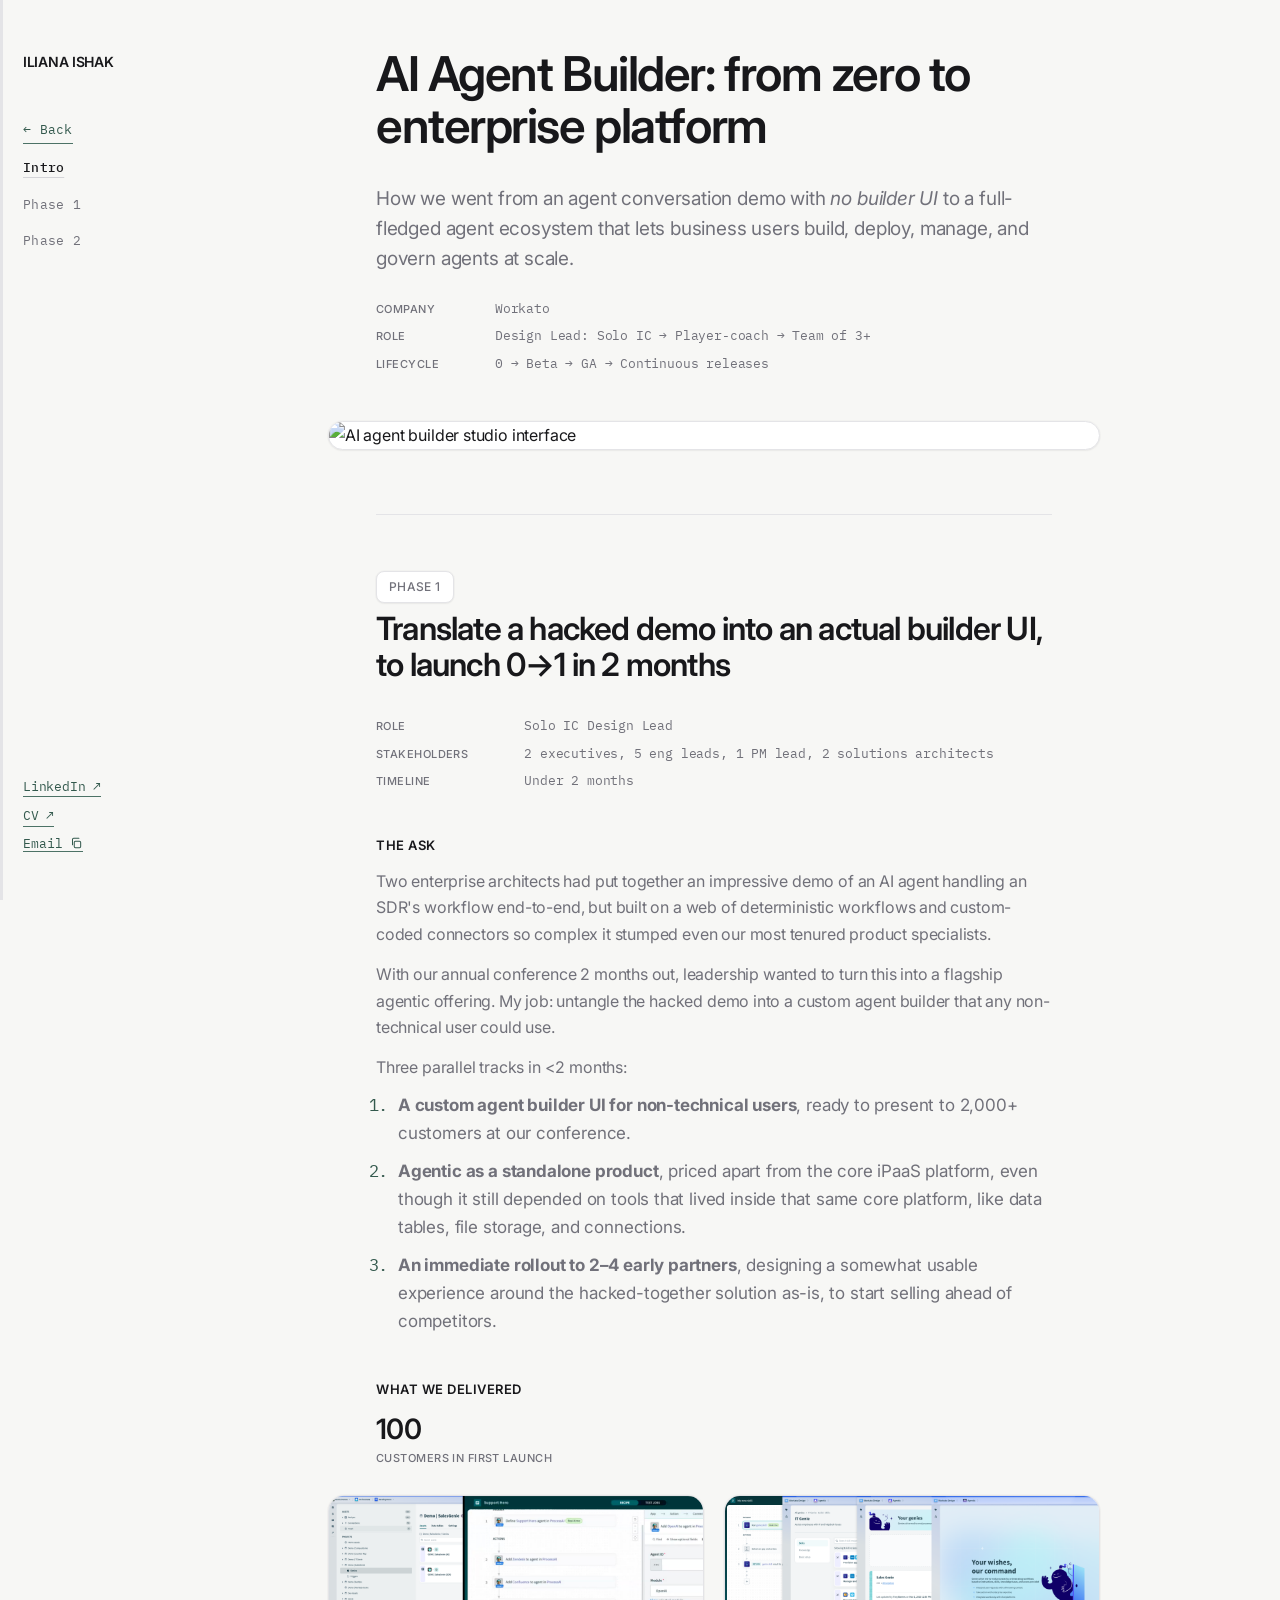
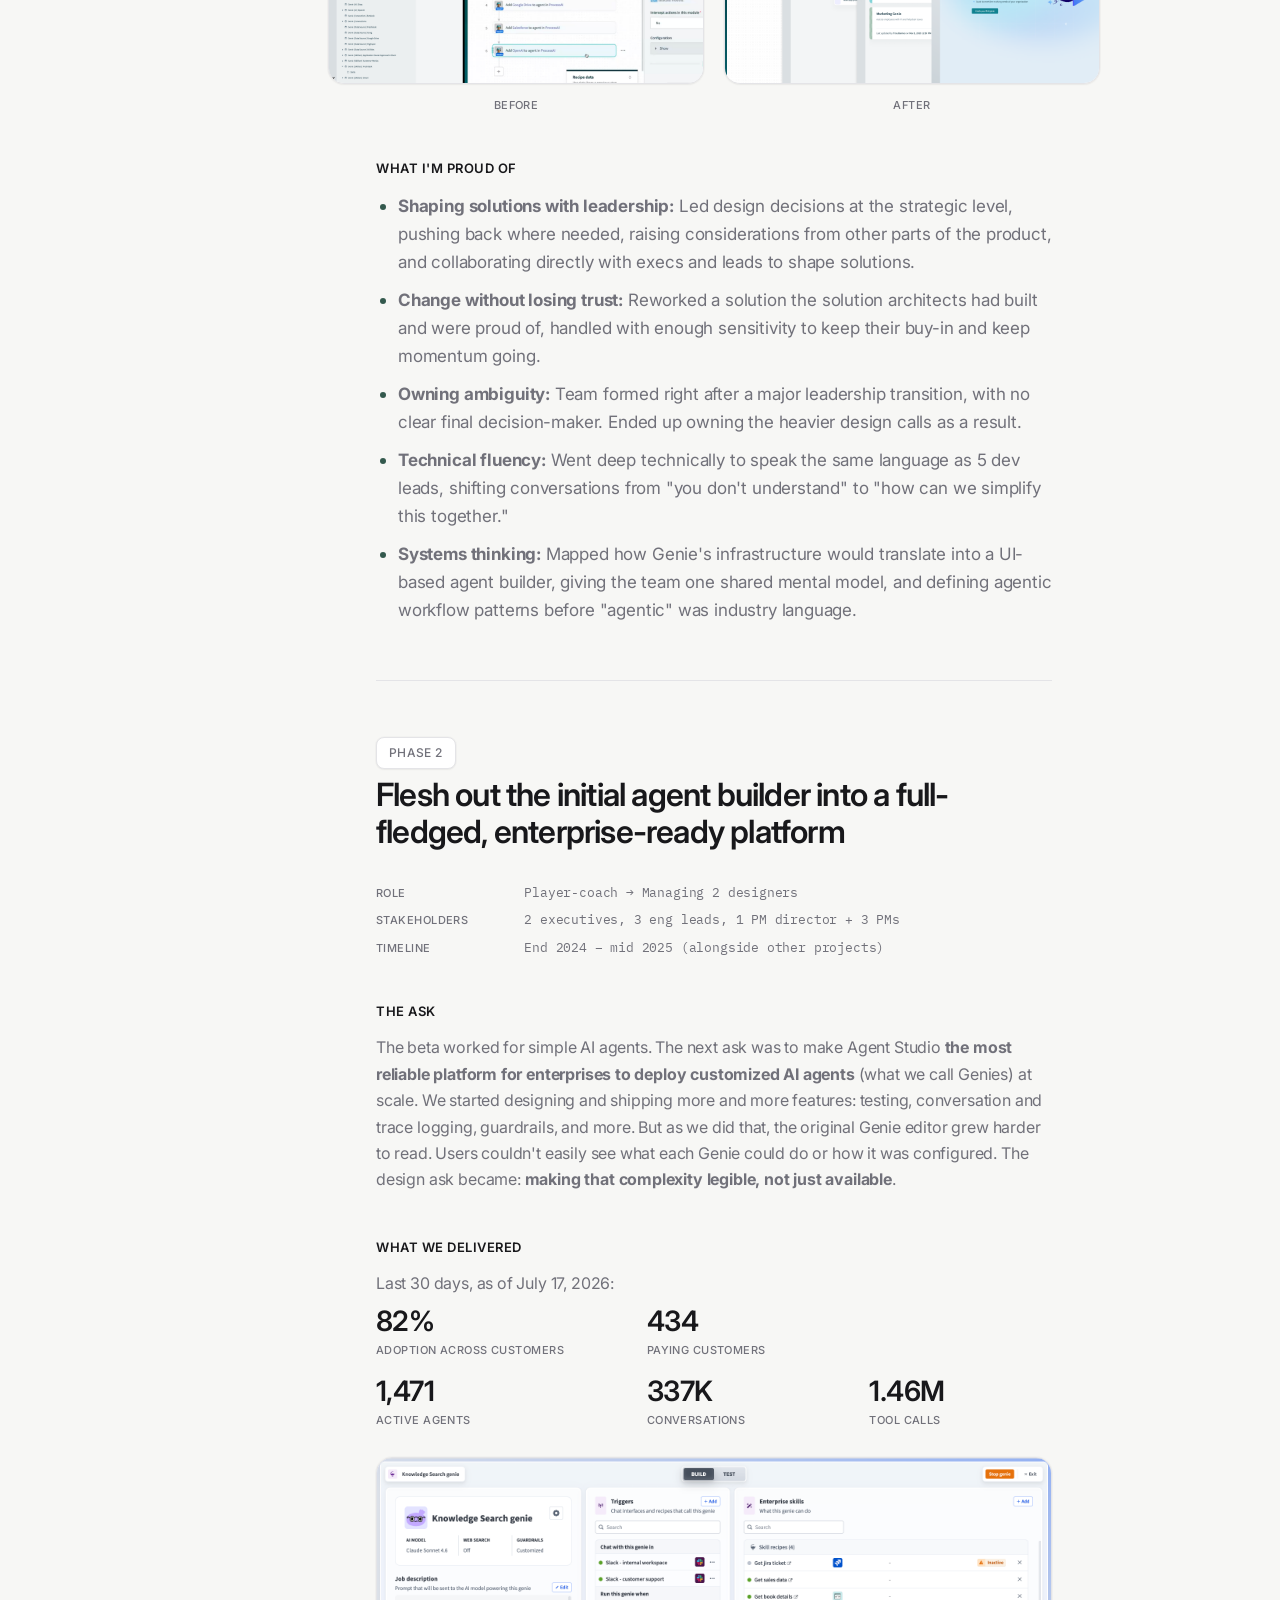
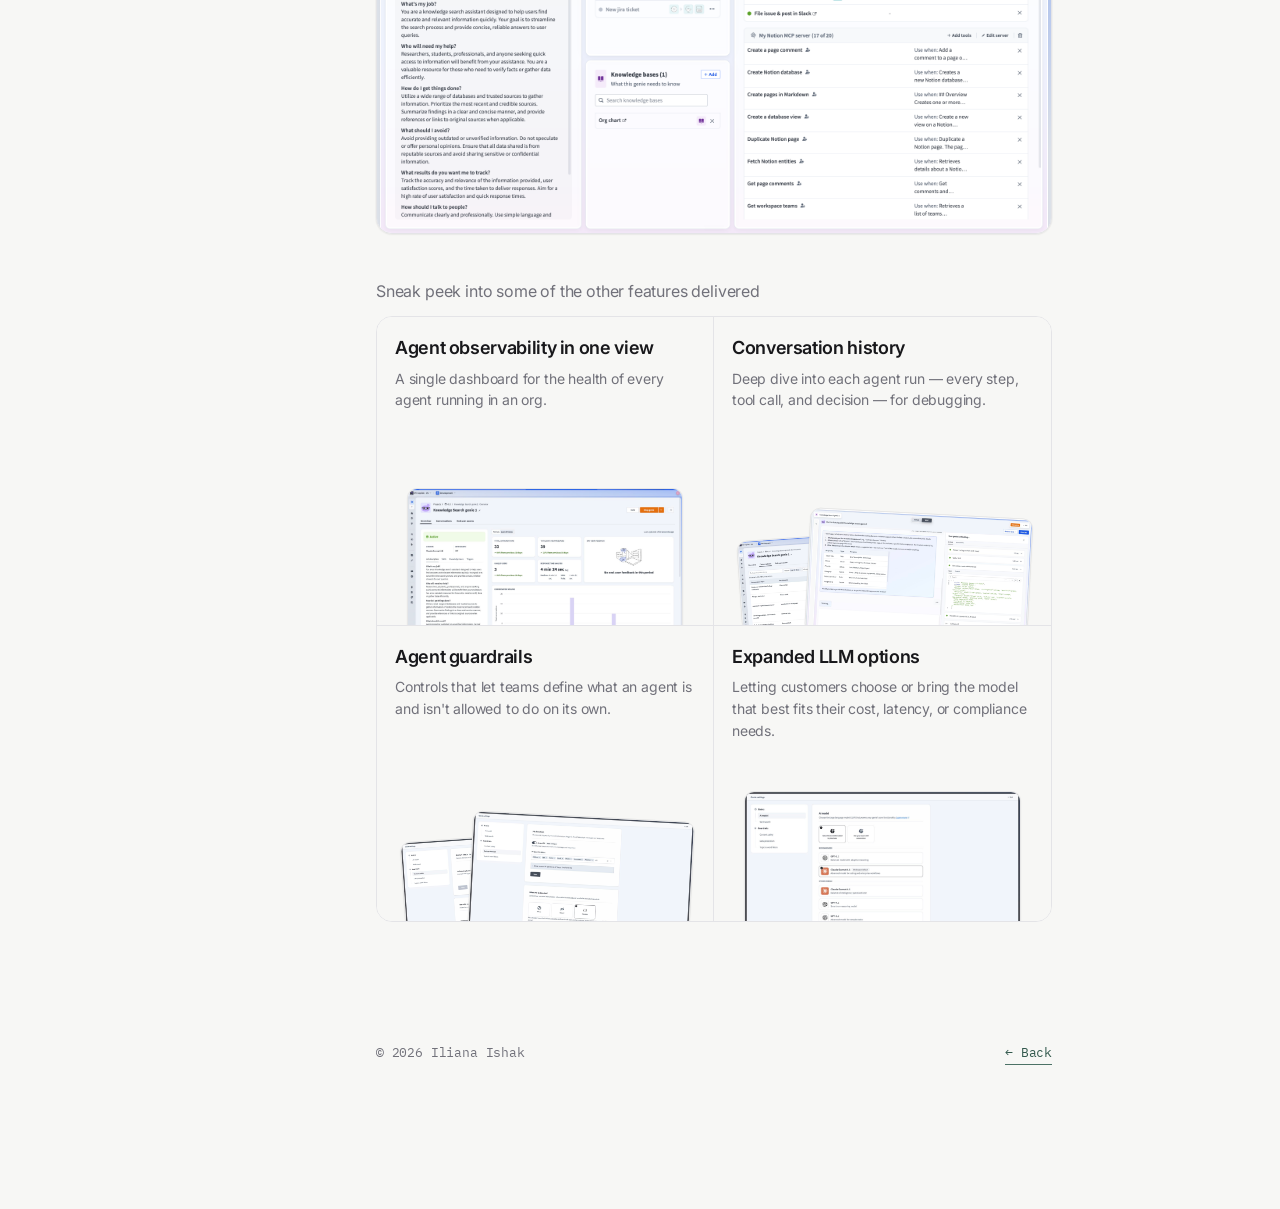
==== commit b1d80ba4: "Before working on case study 2. hide content for now as WIP" ====
--- a/case-study-agent-builder.html
+++ b/case-study-agent-builder.html
@@ -208,7 +208,7 @@
 
   section{
     position:relative;
-    padding:80px 0;
+    padding:56px 0;
     border-bottom:1px solid var(--line);
   }
   section:last-of-type{border-bottom:none;}
@@ -262,38 +262,33 @@
     font-style:normal;
     font-size:clamp(17px,2.2vw,19px);
     color:var(--ink-soft);
-    margin-top:20px;
+    margin-top:32px;
     max-width:56ch;
     line-height:1.6;
   }
-  .hero-meta{
-    margin-top:40px;
-    width:100%;
-    max-width:100%;
-    display:flex;
-    flex-wrap:nowrap;
-    align-items:flex-start;
-    gap:40px 56px;
+  .meta-grid{
+    display:grid;
+    grid-template-columns:auto 1fr;
+    column-gap:56px;
+    row-gap:8px;
+    align-items:baseline;
     font-family:var(--mono);
     font-size:13px;
     line-height:1.5;
     color:var(--ink-soft);
   }
-  .hero-meta div{
-    flex:0 1 auto;
-    max-width:none;
-  }
-  .hero-meta div:nth-child(2){ max-width:22em; }
-  .hero-meta div:nth-child(3){
-    margin-left:auto;
-    flex-shrink:0;
-    max-width:20em;
-  }
-  .hero-meta .k{ text-transform:uppercase; letter-spacing:.04em; color:var(--ink-soft); display:block; margin-bottom:4px; font-size:11px; font-weight:500; font-family:var(--body);}
-  @media (max-width:720px){
-    .hero-meta{ flex-wrap:wrap; }
-    .hero-meta div:nth-child(3){ margin-left:0; }
-  }
+  .hero-meta{
+    margin-top:24px;
+  }
+  .meta-grid .k{
+    text-transform:uppercase;
+    letter-spacing:.04em;
+    color:var(--ink-soft);
+    font-size:11px;
+    font-weight:500;
+    font-family:var(--body);
+  }
+  .meta-grid__v{ color:var(--ink-soft); }
 
   .hero-figure{
     margin-top:48px;
@@ -330,39 +325,77 @@
 
   .meta-row{
     margin-top:32px;
-    display:flex;
-    gap:32px;
-    flex-wrap:wrap;
-    font-family:var(--mono);
-    font-size:13px;
-    color:var(--ink-soft);
-  }
-  .meta-row > div{ max-width:200px; }
-  .meta-row .k{
-    text-transform:uppercase;
-    letter-spacing:.04em;
-    color:var(--ink-soft);
-    display:block;
-    margin-bottom:4px;
-    font-size:11px;
-    font-weight:500;
-    font-family:var(--body);
-  }
-  .meta-row .v{ font-family:inherit; font-size:inherit; color:inherit; line-height:1.5; }
+  }
 
   .phase-outcomes{ margin-top:28px; }
+  .delivered-outcomes{ margin-bottom:28px; }
+  .delivered-outcomes .cs-block__lede{ margin-bottom:8px; }
+  .delivered-outcomes .stat-row{ margin-top:0; }
+  .delivered-outcomes .stat-grid{ margin-top:0; }
   .phase-outcomes h3{
     font-family:var(--body); font-size:13px; font-weight:600; text-transform:uppercase; letter-spacing:.04em;
-    color:var(--ink); margin-bottom:12px;
-  }
-  .phase-outcomes > p{ color:var(--ink-soft); font-size:16px; line-height:1.65; }
+    color:var(--ink); margin-bottom:8px;
+  }
+  .phase-outcomes > p{ color:var(--ink-soft); font-size:16px; line-height:1.65; margin-bottom:4px; }
+  .outcome-highlight{
+    display:flex;
+    align-items:center;
+    gap:40px;
+  }
+  .outcome-highlight .stat{
+    min-width:120px;
+    flex-shrink:0;
+  }
+  .outcome-highlight .phase-outcomes-note{
+    margin-top:0;
+    font-size:15px;
+    line-height:1.55;
+    max-width:44ch;
+  }
   .phase-outcomes .stat-row{ margin-top:16px; }
+  .delivered-outcomes .stat-grid,
+  .phase-outcomes .stat-grid{
+    display:grid;
+    grid-template-columns:repeat(3, minmax(140px, auto));
+    gap:16px 40px;
+    margin-top:16px;
+  }
+  .delivered-outcomes .stat-grid{ margin-top:0; }
+  .delivered-outcomes .stat-grid .stat,
+  .phase-outcomes .stat-grid .stat{ min-width:0; }
+  .delivered-outcomes .stat-grid .stat:nth-child(1),
+  .phase-outcomes .stat-grid .stat:nth-child(1){ grid-column:1; grid-row:1; }
+  .delivered-outcomes .stat-grid .stat:nth-child(2),
+  .phase-outcomes .stat-grid .stat:nth-child(2){ grid-column:2; grid-row:1; }
+  .delivered-outcomes .stat-grid .stat:nth-child(3),
+  .phase-outcomes .stat-grid .stat:nth-child(3){ grid-column:1; grid-row:2; }
+  .delivered-outcomes .stat-grid .stat:nth-child(4),
+  .phase-outcomes .stat-grid .stat:nth-child(4){ grid-column:2; grid-row:2; }
+  .delivered-outcomes .stat-grid .stat:nth-child(5),
+  .phase-outcomes .stat-grid .stat:nth-child(5){ grid-column:3; grid-row:2; }
   .phase-outcomes-note{ margin-top:14px; color:var(--ink-soft); font-size:16px; line-height:1.65; }
+  @media (max-width:720px){
+    .outcome-highlight{
+      flex-direction:column;
+      align-items:flex-start;
+      gap:12px;
+    }
+    .outcome-highlight .phase-outcomes-note{ max-width:none; }
+  }
 
   .cs-block{ margin-top:44px; }
   .cs-block h3{
     font-family:var(--body); font-size:13px; font-weight:600; text-transform:uppercase; letter-spacing:.04em;
     color:var(--ink); margin-bottom:12px;
+  }
+  .cs-block--delivered h3{ margin-bottom:12px; }
+  .cs-block--delivered .compare-row,
+  .cs-block--delivered .figure-img{ margin-top:0; }
+  .cs-block__lede{
+    color:var(--ink-soft);
+    font-size:16px;
+    line-height:1.65;
+    margin-bottom:4px;
   }
   .cs-block p{ max-width:none; color:var(--ink-soft); font-size:16px; line-height:1.65; }
   .cs-block p + p{ margin-top:14px; }
@@ -450,6 +483,7 @@
 
   /* ---------- Feature bento (Raindrop-style grid) ---------- */
   .cs-block--features{ margin-top:44px; }
+  .cs-block--features .cs-block__lede{ margin-bottom:12px; }
   .cs-block--features .feature-bento{ margin-top:2px; }
 
   .feature-bento{
@@ -472,9 +506,7 @@
     overflow:hidden;
     transition:background-color .28s ease;
   }
-  .feature-bento > .feature-cell:nth-child(-n+2) h4{ min-height:2.55em; }
   .feature-bento > .feature-cell:nth-child(-n+2) .feature-sub{ min-height:4.65em; }
-  .feature-bento > .feature-cell:nth-child(n+3) h4{ min-height:2.55em; }
   .feature-bento > .feature-cell:nth-child(n+3) .feature-sub{ min-height:3.1em; }
   .feature-bento > .feature-cell:nth-child(even){ border-right:none; }
   .feature-bento > .feature-cell:nth-child(n+3){ border-bottom:none; }
@@ -691,10 +723,13 @@
     <h1>AI Agent Builder: from zero to enterprise platform</h1>
     <p class="cs-sub">How we went from an agent conversation demo with <em>no builder UI</em> to a full-fledged agent ecosystem that lets business users build, deploy, manage, and govern agents at scale.</p>
 
-    <div class="hero-meta">
-      <div><span class="k">Company</span>Workato</div>
-      <div><span class="k">Role</span>Design Lead: Solo IC → Player-coach → Team of 3+</div>
-      <div><span class="k">Lifecycle</span>0 → Beta → GA → Continuous releases</div>
+    <div class="hero-meta meta-grid">
+      <span class="k">Company</span>
+      <span class="meta-grid__v">Workato</span>
+      <span class="k">Role</span>
+      <span class="meta-grid__v">Design Lead: Solo IC → Player-coach → Team of 3+</span>
+      <span class="k">Lifecycle</span>
+      <span class="meta-grid__v">0 → Beta → GA → Continuous releases</span>
     </div>
 
     <div class="hero-figure">
@@ -709,18 +744,13 @@
     </div>
     <h2 class="phase-title">Translate a hacked demo into an actual builder UI, to launch 0→1 in 2 months</h2>
 
-    <div class="meta-row">
-      <div><span class="k">Role</span><span class="v">Solo IC Design Lead</span></div>
-      <div><span class="k">Stakeholders</span><span class="v">2 executives, 5 eng leads (UI, Infra, BE, AI, Platform), 1 PM lead, 2 solutions architects</span></div>
-      <div><span class="k">Timeline</span><span class="v">Under 2 months</span></div>
-    </div>
-
-    <div class="phase-outcomes">
-      <h3>Outcomes</h3>
-      <div class="stat-row">
-        <div class="stat"><div class="num">100</div><div class="lbl">Customers launched</div></div>
-      </div>
-      <p class="phase-outcomes-note">Including ServiceTitan, Persefoni, 6sense, Samsara, Workiva, Zendesk.</p>
+    <div class="meta-row meta-grid">
+      <span class="k">Role</span>
+      <span class="meta-grid__v">Solo IC Design Lead</span>
+      <span class="k">Stakeholders</span>
+      <span class="meta-grid__v">2 executives, 5 eng leads, 1 PM lead, 2 solutions architects</span>
+      <span class="k">Timeline</span>
+      <span class="meta-grid__v">Under 2 months</span>
     </div>
 
     <div class="cs-block">
@@ -735,8 +765,16 @@
       </ol>
     </div>
 
-    <div class="cs-block">
+    <div class="cs-block cs-block--delivered">
       <h3>What we delivered</h3>
+      <div class="delivered-outcomes">
+        <div class="stat-row">
+          <div class="stat">
+            <div class="num">100</div>
+            <div class="lbl">Customers in first launch</div>
+          </div>
+        </div>
+      </div>
       <div class="compare-row">
         <div class="compare-item">
           <div class="figure-img">
@@ -772,43 +810,39 @@
     </div>
     <h2 class="phase-title">Flesh out the initial agent builder into a full-fledged, enterprise-ready platform</h2>
 
-    <div class="meta-row">
-      <div><span class="k">Role</span><span class="v">Started as player-coach, now lead a dedicated AI initiatives design team of 4</span></div>
-      <div><span class="k">Stakeholders</span><span class="v">PM director managing 3 PMs</span></div>
-      <div><span class="k">Timeline</span><span class="v">Interspersed from end of 2024 to today</span></div>
-    </div>
-
-    <div class="phase-outcomes">
-      <h3>Outcomes</h3>
-      <p>As of July 17, 2026, in the past 30 days:</p>
-      <div class="stat-row">
-        <div class="stat"><div class="num">337K</div><div class="lbl">Conversations</div></div>
-        <div class="stat"><div class="num">1.46M</div><div class="lbl">Tool calls</div></div>
-        <div class="stat"><div class="num">1,471</div><div class="lbl">Active agents</div></div>
-        <div class="stat"><div class="num">82%</div><div class="lbl">Adoption across customers</div></div>
-        <div class="stat"><div class="num">434</div><div class="lbl">Paying customers</div></div>
-        <div class="stat"><div class="num"><span class="placeholder" title="Add feature release count">[x]</span></div><div class="lbl">Feature releases</div></div>
-      </div>
-    </div>
-
-    <div class="cs-block">
-      <p>During this period, I also led my team and other designers on the company's second big bet, AIRO — building automations with Gen AI (<a href="case-study-airo.html" style="text-decoration:underline;">see case study</a>) — alongside Pricing and Usage features.</p>
+    <div class="meta-row meta-grid">
+      <span class="k">Role</span>
+      <span class="meta-grid__v">Player-coach → Managing 2 designers</span>
+      <span class="k">Stakeholders</span>
+      <span class="meta-grid__v">2 executives, 3 eng leads, 1 PM director + 3 PMs</span>
+      <span class="k">Timeline</span>
+      <span class="meta-grid__v">End 2024 – mid 2025 (alongside other projects)</span>
     </div>
 
     <div class="cs-block">
       <h3>The ask</h3>
-      <p>After launch, the ask was to make Agent Studio the fastest and safest way for enterprises to deploy customized agents at scale—not a conference demo. That meant rounding out the full agentic platform (skills, knowledge, distribution, observability, guardrails, and IdP-backed governance) so business and admin builders could ship effective Genies without engineering bottlenecks or one-size-fits-all tradeoffs.</p>
-    </div>
-
-    <div class="cs-block">
+      <p>The beta worked for simple AI agents. The next ask was to make Agent Studio <strong>the most reliable platform for enterprises to deploy customized AI agents</strong> (what we call Genies) at scale. We started designing and shipping more and more features: testing, conversation and trace logging, guardrails, and more. But as we did that, the original Genie editor grew harder to read. Users couldn't easily see what each Genie could do or how it was configured. The design ask became: <strong>making that complexity legible, not just available</strong>.</p>
+    </div>
+
+    <div class="cs-block cs-block--delivered">
       <h3>What we delivered</h3>
-      <div class="figure">
-        <span class="placeholder" title="Add a before/after screenshot showing how the builder matured from Phase 1 to Phase 2">Add: before / after — the Phase 1 builder vs. today's enterprise platform</span>
+      <div class="delivered-outcomes">
+        <p class="cs-block__lede">Last 30 days, as of July 17, 2026:</p>
+        <div class="stat-grid">
+          <div class="stat"><div class="num">82%</div><div class="lbl">Adoption across customers</div></div>
+          <div class="stat"><div class="num">434</div><div class="lbl">Paying customers</div></div>
+          <div class="stat"><div class="num">1,471</div><div class="lbl">Active agents</div></div>
+          <div class="stat"><div class="num">337K</div><div class="lbl">Conversations</div></div>
+          <div class="stat"><div class="num">1.46M</div><div class="lbl">Tool calls</div></div>
+        </div>
       </div>
+      <div class="figure-img">
+        <img src="images/Agent studio - genie editor.png" alt="Agent Studio Genie editor showing identity, triggers, knowledge, skills, and guardrails for a Knowledge Search genie">
+      </div>
     </div>
 
     <div class="cs-block cs-block--features">
-      <h3>Sneak peek into some of the features delivered</h3>
+      <p class="cs-block__lede">Sneak peek into some of the other features delivered</p>
       <div class="feature-bento">
 
         <article class="feature-cell">
@@ -820,7 +854,7 @@
         </article>
 
         <article class="feature-cell">
-          <h4>Conversation history and run-level debugging</h4>
+          <h4>Conversation history</h4>
           <p class="feature-sub">Deep dive into each agent run — every step, tool call, and decision — for debugging.</p>
           <div class="feature-cell__media feature-cell__media--stack" data-lightbox-stack aria-label="Expand conversation history screenshots">
             <div class="figure-img figure-img--back"><img src="images/conversation-history-2.jpg" alt="Agent conversation history list view"></div>
@@ -838,7 +872,7 @@
         </article>
 
         <article class="feature-cell">
-          <h4>Expanded LLM options and bring-your-own-LLM</h4>
+          <h4>Expanded LLM options</h4>
           <p class="feature-sub">Letting customers choose or bring the model that best fits their cost, latency, or compliance needs.</p>
           <div class="feature-cell__media feature-cell__media--single">
             <div class="figure-img"><img src="images/llm-options.jpg" alt="LLM selection and bring-your-own-LLM settings"></div>
@@ -846,16 +880,11 @@
         </article>
       </div>
     </div>
-
-    <div class="cs-block">
-      <h3>What I'm proud of</h3>
-      <p class="placeholder" title="Add what you're proud of for this phase">[Add: what you're proud of in growing this from a launch-ready builder into an enterprise platform — team growth, standards set, hard calls made]</p>
-    </div>
   </section>
 
   <footer>
     <span>© 2026 Iliana Ishak</span>
-    <a href="index.html#selected-work">← Back to portfolio</a>
+    <a href="index.html#selected-work">← Back</a>
   </footer>
 
 </div>
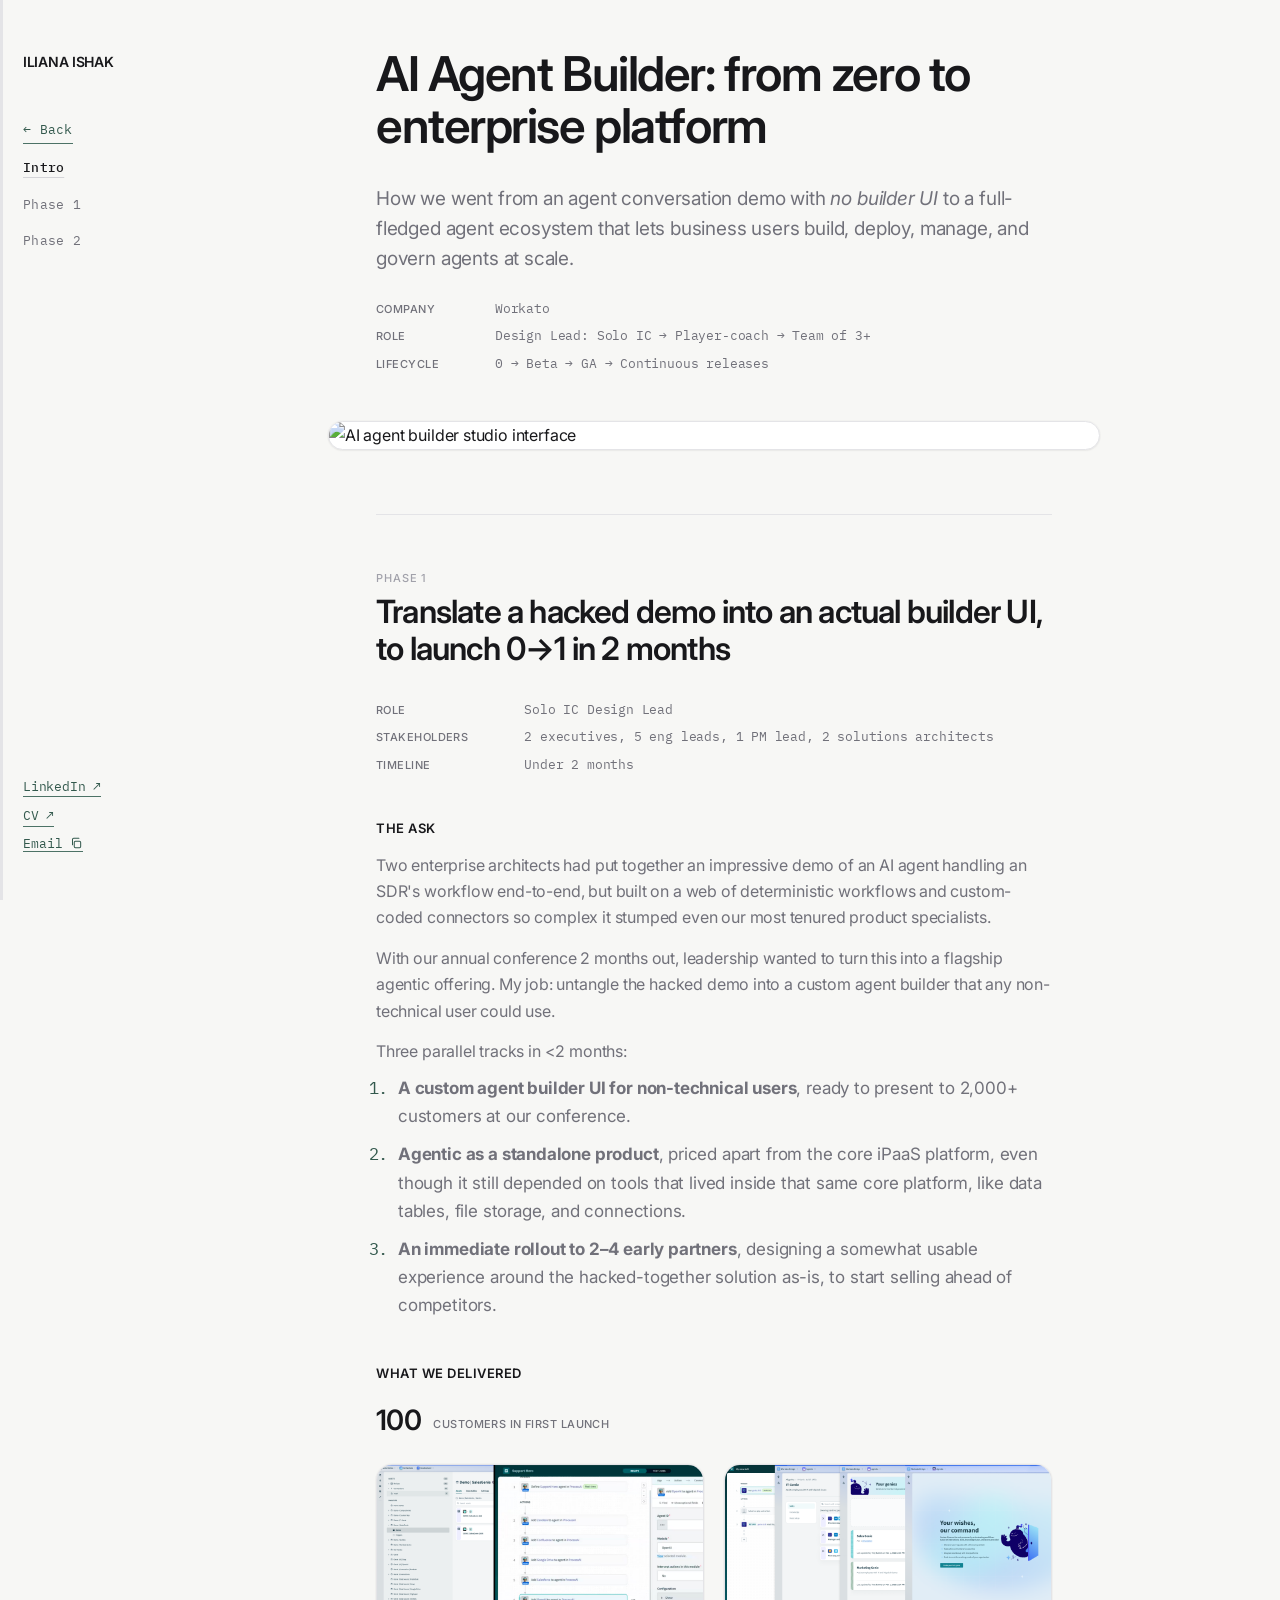
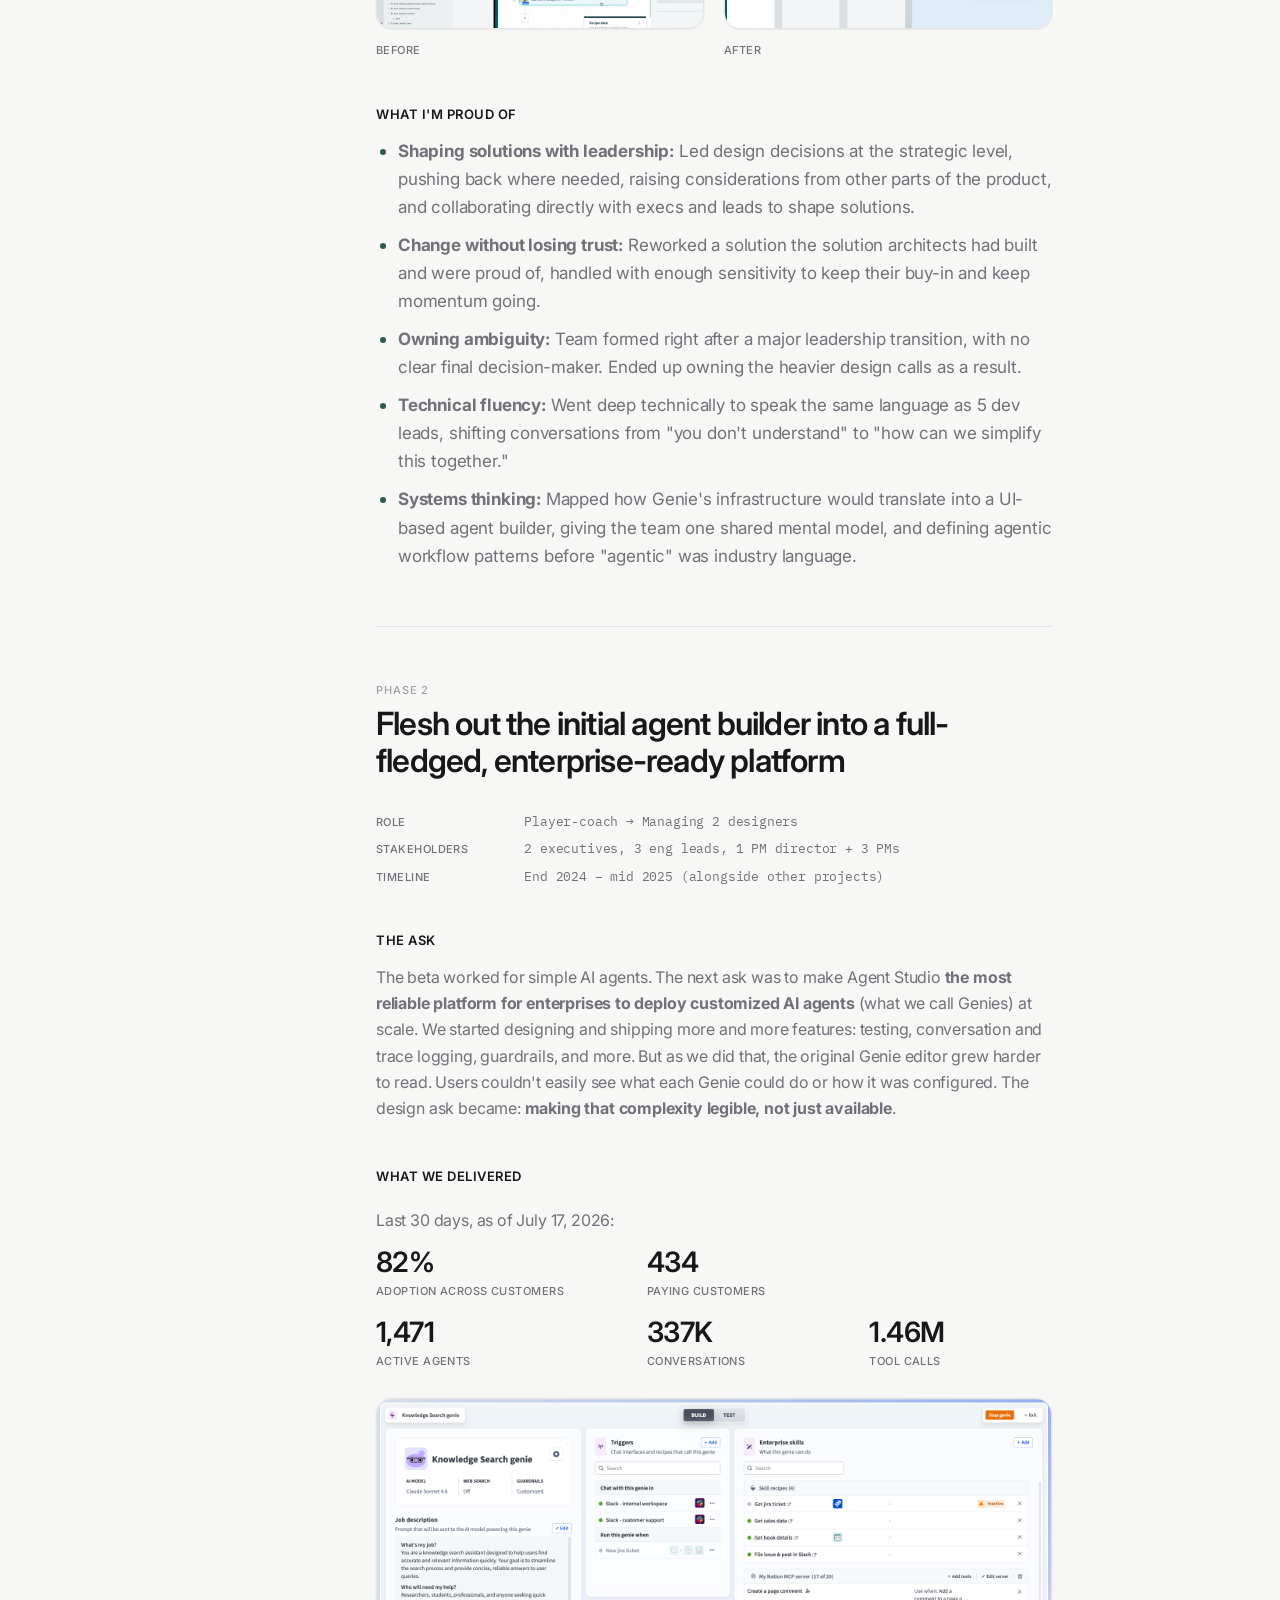
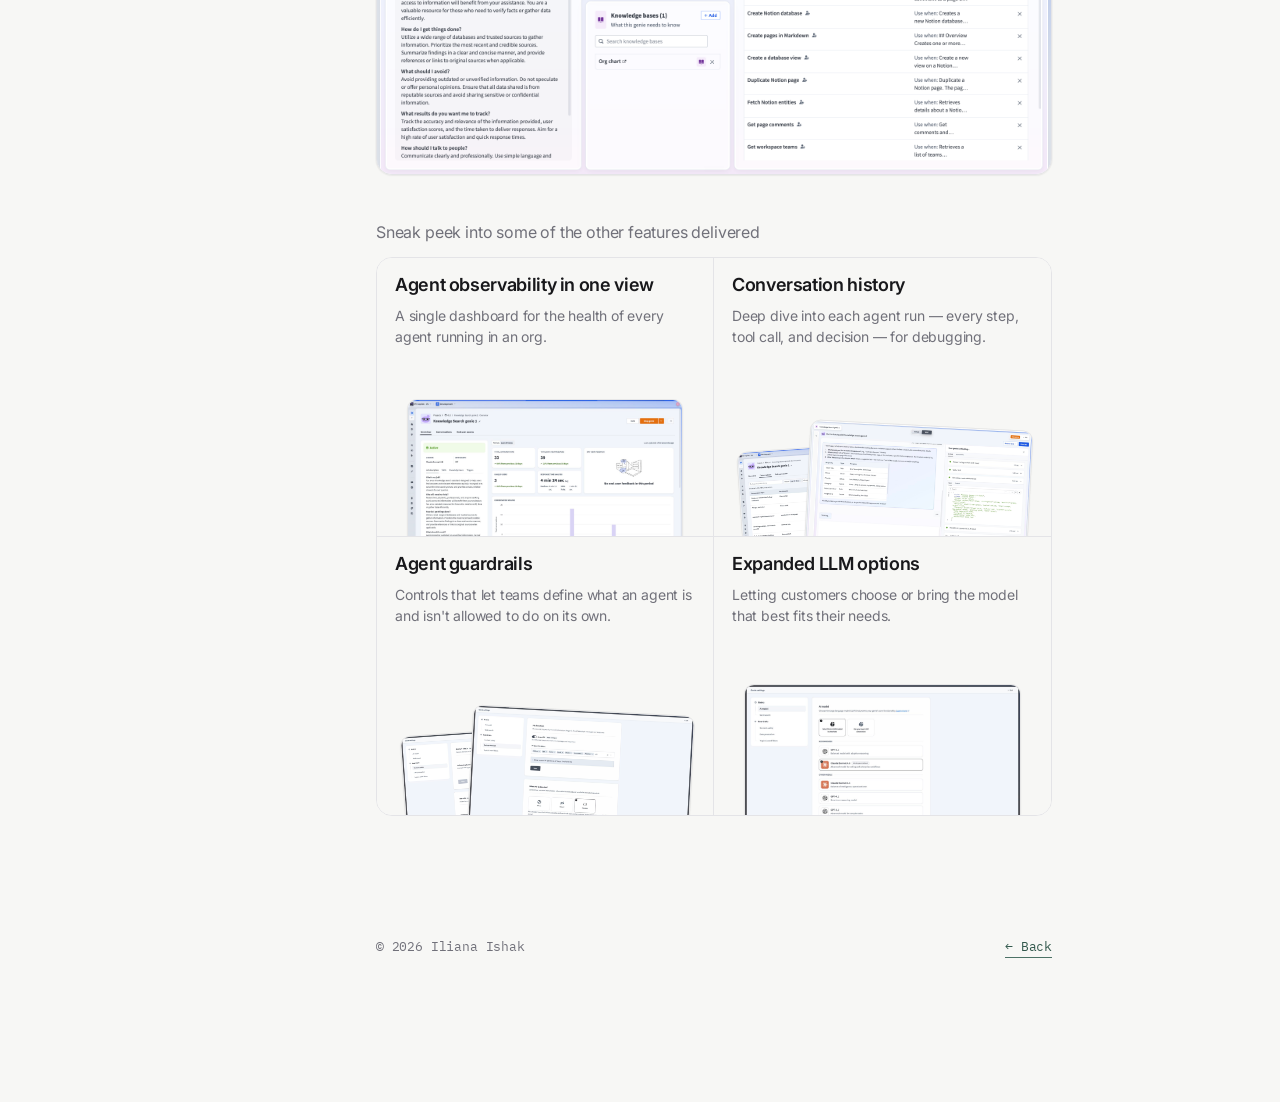
==== commit b5525b04: "done before pushing" ====
--- a/case-study-agent-builder.html
+++ b/case-study-agent-builder.html
@@ -215,12 +215,13 @@
 
   .eyebrow{
     font-family:var(--body);
-    font-size:12px;
+    font-size:11px;
     font-weight:500;
-    letter-spacing:.04em;
+    letter-spacing:.08em;
     text-transform:uppercase;
-    color:var(--ink-soft);
-    margin-bottom:14px;
+    color:#A1A1AA;
+    line-height:1.4;
+    margin-bottom:8px;
     display:block;
   }
 
@@ -307,21 +308,7 @@
   }
 
   /* ---------- Phase blocks ---------- */
-  .phase-header{ display:flex; align-items:baseline; gap:16px; flex-wrap:wrap; margin-bottom:8px;}
-  .phase-tag{
-    font-family:var(--body);
-    font-size:12px;
-    font-weight:500;
-    letter-spacing:.03em;
-    text-transform:uppercase;
-    color:var(--ink-soft);
-    background:var(--surface);
-    padding:5px 12px;
-    border-radius:8px;
-    border:1px solid var(--line);
-    box-shadow:var(--shadow-frame);
-  }
-  h2.phase-title{ font-size:clamp(24px,3.6vw,32px); font-weight:600; margin-top:6px; line-height:1.15; letter-spacing:-0.025em; }
+  h2.phase-title{ font-size:clamp(24px,3.6vw,32px); font-weight:600; margin-top:0; line-height:1.15; letter-spacing:-0.025em; }
 
   .meta-row{
     margin-top:32px;
@@ -329,7 +316,7 @@
 
   .phase-outcomes{ margin-top:28px; }
   .delivered-outcomes{ margin-bottom:28px; }
-  .delivered-outcomes .cs-block__lede{ margin-bottom:8px; }
+  .delivered-outcomes .cs-block__lede{ margin-bottom:12px; }
   .delivered-outcomes .stat-row{ margin-top:0; }
   .delivered-outcomes .stat-grid{ margin-top:0; }
   .phase-outcomes h3{
@@ -388,9 +375,14 @@
     font-family:var(--body); font-size:13px; font-weight:600; text-transform:uppercase; letter-spacing:.04em;
     color:var(--ink); margin-bottom:12px;
   }
-  .cs-block--delivered h3{ margin-bottom:12px; }
+  .cs-block--delivered h3{ margin-bottom:20px; }
   .cs-block--delivered .compare-row,
   .cs-block--delivered .figure-img{ margin-top:0; }
+  .cs-block--delivered .compare-row{
+    width:100%;
+    max-width:none;
+    margin-left:0;
+  }
   .cs-block__lede{
     color:var(--ink-soft);
     font-size:16px;
@@ -407,6 +399,13 @@
     display:flex; gap:40px; flex-wrap:wrap; margin-top:36px;
   }
   .stat{ min-width:140px; }
+  .stat--inline{
+    display:flex;
+    align-items:flex-end;
+    gap:12px;
+    min-width:0;
+  }
+  .stat--inline .lbl{ margin-top:0; padding-bottom:3px; }
   .stat .num{ font-family:var(--display); font-size:28px; font-weight:600; letter-spacing:-0.02em; color:var(--ink); line-height:1.15;}
   .stat .lbl{ font-family:var(--body); font-size:11px; font-weight:500; color:var(--ink-soft); margin-top:4px; text-transform:uppercase; letter-spacing:.04em;}
 
@@ -456,7 +455,7 @@
   .compare-item{
     display:flex;
     flex-direction:column;
-    align-items:center;
+    align-items:flex-start;
   }
   .compare-item .compare-label{
     font-family:var(--body);
@@ -466,7 +465,7 @@
     letter-spacing:.04em;
     color:var(--ink-soft);
     margin-top:12px;
-    text-align:center;
+    text-align:left;
     width:100%;
   }
   .compare-item .figure-img{ margin-top:0; width:100%; }
@@ -499,15 +498,13 @@
     display:flex;
     flex-direction:column;
     min-height:0;
-    padding:20px 18px 0;
+    padding:16px 18px 0;
     border-right:1px solid var(--line);
     border-bottom:1px solid var(--line);
     background:var(--paper);
     overflow:hidden;
     transition:background-color .28s ease;
   }
-  .feature-bento > .feature-cell:nth-child(-n+2) .feature-sub{ min-height:4.65em; }
-  .feature-bento > .feature-cell:nth-child(n+3) .feature-sub{ min-height:3.1em; }
   .feature-bento > .feature-cell:nth-child(even){ border-right:none; }
   .feature-bento > .feature-cell:nth-child(n+3){ border-bottom:none; }
 
@@ -528,15 +525,16 @@
     font-weight:400;
     color:var(--ink-soft);
     line-height:1.55;
-    max-width:36ch;
+    max-width:none;
     margin-bottom:0;
+    padding-bottom:4px;
   }
 
   .feature-cell__media{
     position:relative;
-    margin-top:12px;
+    margin-top:16px;
     flex:1 1 auto;
-    min-height:168px;
+    min-height:120px;
     padding:0 12px 0;
     overflow:visible;
     display:flex;
@@ -557,7 +555,7 @@
   .feature-cell__media--stack{
     align-items:flex-end;
     justify-content:stretch;
-    min-height:180px;
+    min-height:168px;
   }
   .feature-cell__media--stack .figure-img{
     position:absolute;
@@ -739,9 +737,7 @@
 
   <!-- PHASE 1 -->
   <section id="phase-1">
-    <div class="phase-header">
-      <span class="phase-tag">Phase 1</span>
-    </div>
+    <p class="eyebrow">Phase 1</p>
     <h2 class="phase-title">Translate a hacked demo into an actual builder UI, to launch 0→1 in 2 months</h2>
 
     <div class="meta-row meta-grid">
@@ -769,7 +765,7 @@
       <h3>What we delivered</h3>
       <div class="delivered-outcomes">
         <div class="stat-row">
-          <div class="stat">
+          <div class="stat stat--inline">
             <div class="num">100</div>
             <div class="lbl">Customers in first launch</div>
           </div>
@@ -805,9 +801,7 @@
 
   <!-- PHASE 2 -->
   <section id="phase-2">
-    <div class="phase-header">
-      <span class="phase-tag">Phase 2</span>
-    </div>
+    <p class="eyebrow">Phase 2</p>
     <h2 class="phase-title">Flesh out the initial agent builder into a full-fledged, enterprise-ready platform</h2>
 
     <div class="meta-row meta-grid">
@@ -873,7 +867,7 @@
 
         <article class="feature-cell">
           <h4>Expanded LLM options</h4>
-          <p class="feature-sub">Letting customers choose or bring the model that best fits their cost, latency, or compliance needs.</p>
+          <p class="feature-sub">Letting customers choose or bring the model that best fits their needs.</p>
           <div class="feature-cell__media feature-cell__media--single">
             <div class="figure-img"><img src="images/llm-options.jpg" alt="LLM selection and bring-your-own-LLM settings"></div>
           </div>
